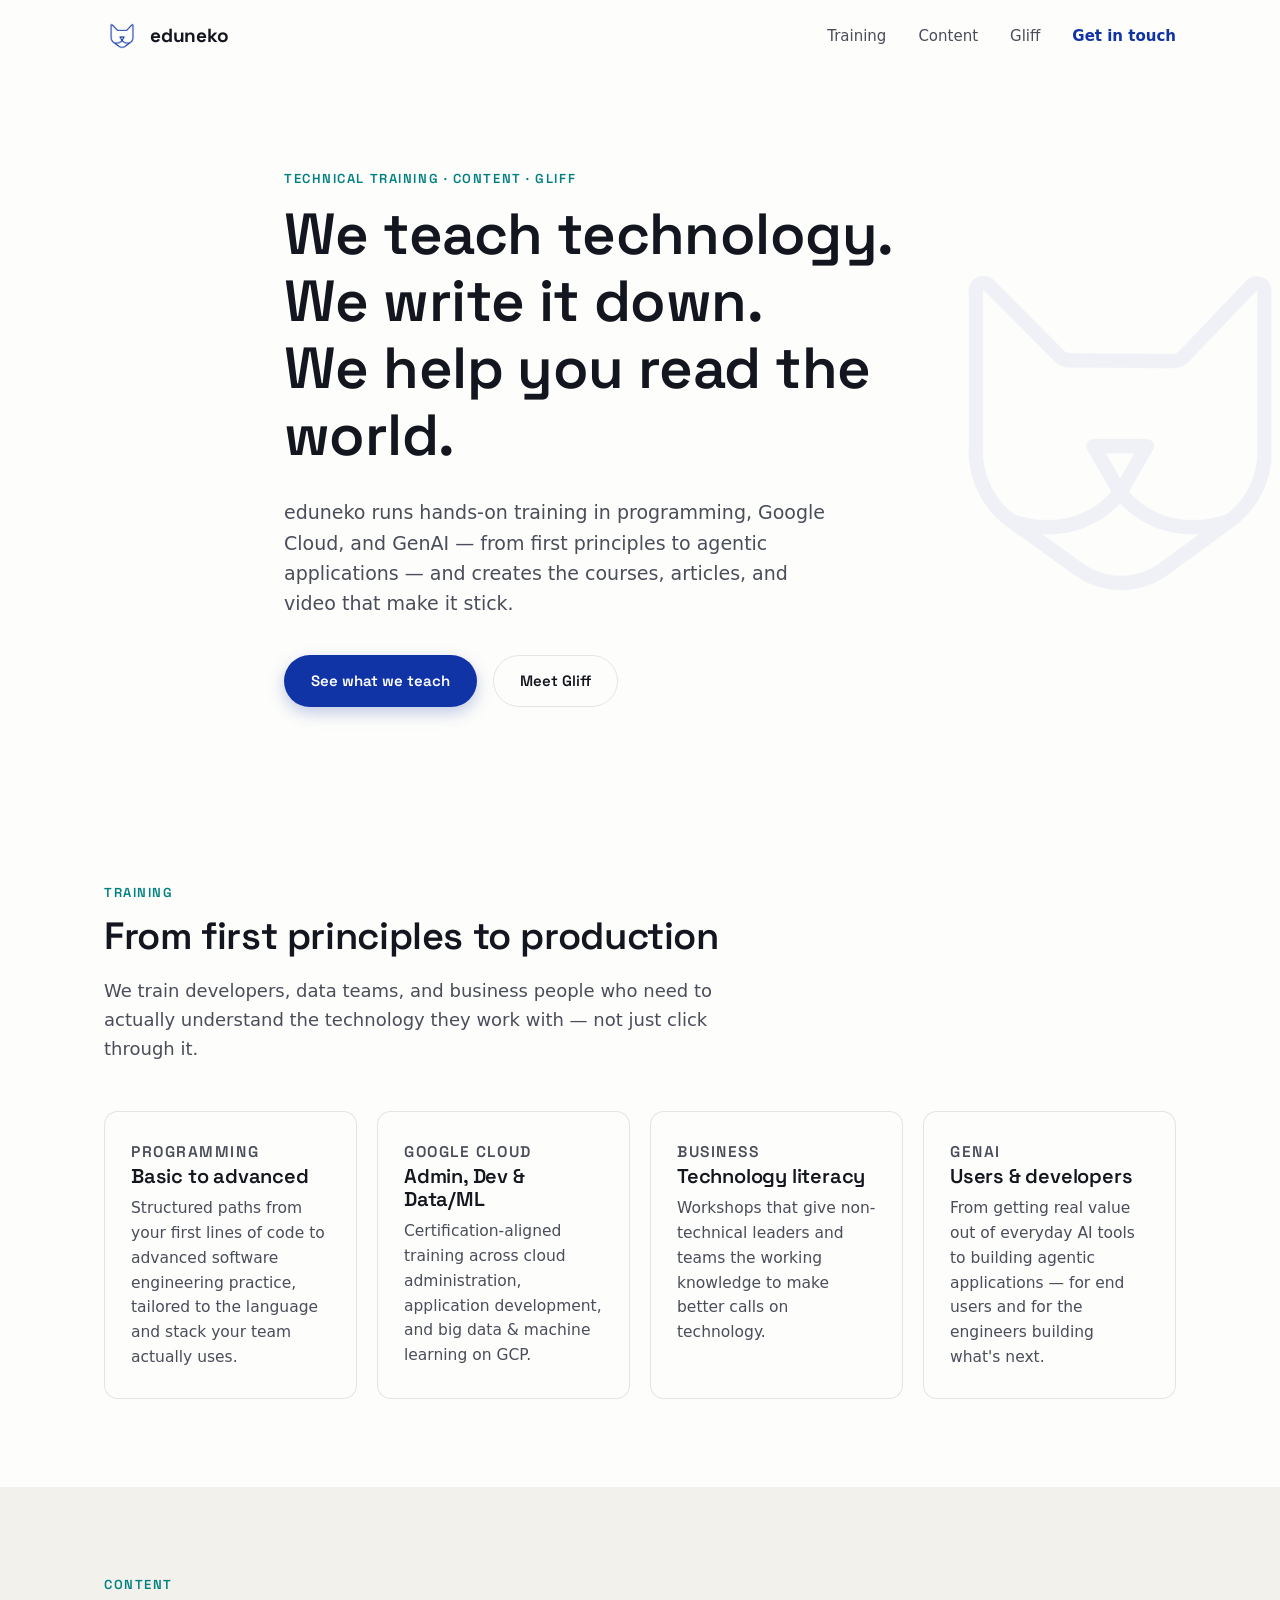
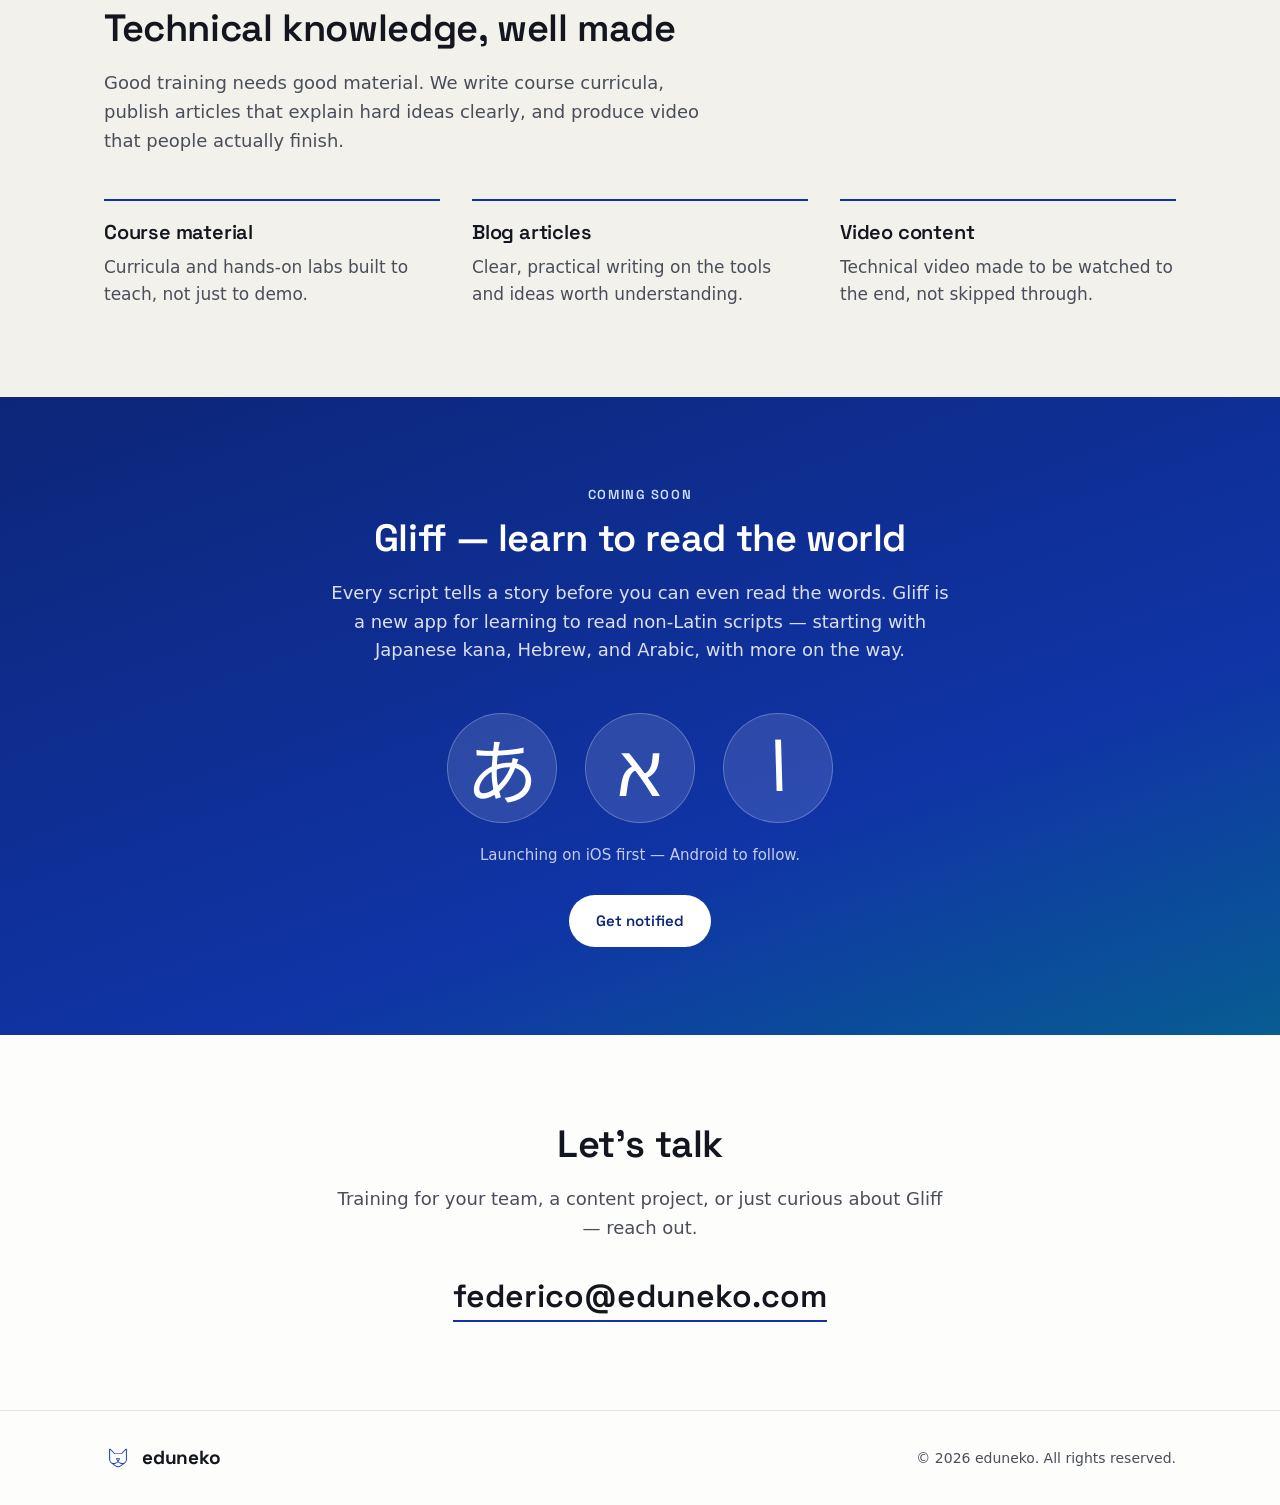
==== index.html @ 490253c8 "Initial eduneko site: training, content, and Gliff teaser Static HTML/CSS/JS site for eduneko.com, b" ====
<!DOCTYPE html>
<html lang="en">
<head>
<meta charset="UTF-8">
<meta name="viewport" content="width=device-width, initial-scale=1.0">
<title>eduneko — Technical training, content &amp; Gliff</title>
<meta name="description" content="eduneko runs hands-on technical training in programming, Google Cloud, and GenAI, creates the courses and content that make it stick, and is building Gliff — a new app for learning to read non-Latin scripts.">

<link rel="icon" href="assets/favicon.ico" sizes="any">
<link rel="icon" href="assets/favicon-32.png" type="image/png">
<link rel="apple-touch-icon" href="assets/apple-touch-icon.png">

<link rel="preconnect" href="https://fonts.googleapis.com">
<link rel="preconnect" href="https://fonts.gstatic.com" crossorigin>
<link href="https://fonts.googleapis.com/css2?family=Space+Grotesk:wght@500;600;700&family=Noto+Sans+JP:wght@500&family=Noto+Sans+Hebrew:wght@500&family=Noto+Sans+Arabic:wght@500&display=swap" rel="stylesheet">

<link rel="stylesheet" href="css/style.css">
</head>
<body>

<a class="skip-link" href="#main">Skip to content</a>

<header class="site-header" id="site-header">
  <div class="wrap header-inner">
    <a class="brand" href="#top">
      <img src="assets/logo-mark.png" alt="" class="brand-mark" width="36" height="36">
      <span class="brand-name">eduneko</span>
    </a>

    <button class="nav-toggle" id="nav-toggle" aria-expanded="false" aria-controls="primary-nav">
      <span></span><span></span><span></span>
      <span class="sr-only">Menu</span>
    </button>

    <nav class="primary-nav" id="primary-nav">
      <a href="#training">Training</a>
      <a href="#content">Content</a>
      <a href="#gliff">Gliff</a>
      <a href="#contact" class="nav-cta">Get in touch</a>
    </nav>
  </div>
</header>

<main id="main">

  <section class="hero" id="top">
    <div class="wrap hero-inner">
      <p class="eyebrow reveal">Technical training · Content · Gliff</p>
      <h1 class="reveal">We teach technology.<br>We write it down.<br>We help you read the world.</h1>
      <p class="hero-sub reveal">eduneko runs hands-on training in programming, Google Cloud, and GenAI — from first principles to agentic applications — and creates the courses, articles, and video that make it stick.</p>
      <div class="hero-actions reveal">
        <a href="#training" class="btn btn-primary">See what we teach</a>
        <a href="#gliff" class="btn btn-ghost">Meet Gliff</a>
      </div>
    </div>
    <div class="hero-mark" aria-hidden="true">
      <img src="assets/logo-mark.png" alt="">
    </div>
  </section>

  <section class="section" id="training">
    <div class="wrap">
      <p class="eyebrow reveal">Training</p>
      <h2 class="reveal">From first principles to production</h2>
      <p class="section-intro reveal">We train developers, data teams, and business people who need to actually understand the technology they work with — not just click through it.</p>

      <div class="card-grid">
        <article class="card reveal">
          <p class="card-kicker">Programming</p>
          <h3>Basic to advanced</h3>
          <p>Structured paths from your first lines of code to advanced software engineering practice, tailored to the language and stack your team actually uses.</p>
        </article>
        <article class="card reveal">
          <p class="card-kicker">Google Cloud</p>
          <h3>Admin, Dev &amp; Data/ML</h3>
          <p>Certification-aligned training across cloud administration, application development, and big data &amp; machine learning on GCP.</p>
        </article>
        <article class="card reveal">
          <p class="card-kicker">Business</p>
          <h3>Technology literacy</h3>
          <p>Workshops that give non-technical leaders and teams the working knowledge to make better calls on technology.</p>
        </article>
        <article class="card reveal">
          <p class="card-kicker">GenAI</p>
          <h3>Users &amp; developers</h3>
          <p>From getting real value out of everyday AI tools to building agentic applications — for end users and for the engineers building what's next.</p>
        </article>
      </div>
    </div>
  </section>

  <section class="section section-alt" id="content">
    <div class="wrap">
      <p class="eyebrow reveal">Content</p>
      <h2 class="reveal">Technical knowledge, well made</h2>
      <p class="section-intro reveal">Good training needs good material. We write course curricula, publish articles that explain hard ideas clearly, and produce video that people actually finish.</p>

      <div class="content-list">
        <div class="content-item reveal">
          <h3>Course material</h3>
          <p>Curricula and hands-on labs built to teach, not just to demo.</p>
        </div>
        <div class="content-item reveal">
          <h3>Blog articles</h3>
          <p>Clear, practical writing on the tools and ideas worth understanding.</p>
        </div>
        <div class="content-item reveal">
          <h3>Video content</h3>
          <p>Technical video made to be watched to the end, not skipped through.</p>
        </div>
      </div>
    </div>
  </section>

  <section class="section gliff" id="gliff">
    <div class="wrap">
      <p class="eyebrow eyebrow-light reveal">Coming soon</p>
      <h2 class="reveal">Gliff — learn to read the world</h2>
      <p class="section-intro gliff-intro reveal">Every script tells a story before you can even read the words. Gliff is a new app for learning to read non-Latin scripts — starting with Japanese kana, Hebrew, and Arabic, with more on the way.</p>

      <div class="script-showcase reveal" aria-hidden="true">
        <span class="glyph" lang="ja" style="font-family:'Noto Sans JP',sans-serif;">あ</span>
        <span class="glyph" lang="he" style="font-family:'Noto Sans Hebrew',sans-serif;">א</span>
        <span class="glyph" lang="ar" style="font-family:'Noto Sans Arabic',sans-serif;">ا</span>
      </div>

      <p class="platform-note reveal">Launching on iOS first — Android to follow.</p>

      <a href="mailto:federico@eduneko.com?subject=Notify%20me%20about%20Gliff&body=I'd%20like%20to%20be%20notified%20when%20Gliff%20launches." class="btn btn-primary btn-on-dark reveal">Get notified</a>
    </div>
  </section>

  <section class="section contact" id="contact">
    <div class="wrap contact-inner">
      <h2 class="reveal">Let's talk</h2>
      <p class="section-intro reveal">Training for your team, a content project, or just curious about Gliff — reach out.</p>
      <a class="contact-email reveal" href="mailto:federico@eduneko.com">federico@eduneko.com</a>
    </div>
  </section>

</main>

<footer class="site-footer">
  <div class="wrap footer-inner">
    <a class="brand" href="#top">
      <img src="assets/logo-mark.png" alt="" class="brand-mark" width="28" height="28">
      <span class="brand-name">eduneko</span>
    </a>
    <p class="footer-meta">&copy; <span id="year">2026</span> eduneko. All rights reserved.</p>
  </div>
</footer>

<script src="js/main.js"></script>
</body>
</html>
---- css/style.css ----
/* ---------- Tokens ---------- */
:root {
  --color-primary: #1034a6;      /* Egyptian blue */
  --color-primary-dim: #0c2678;
  --color-accent: #008081;       /* teal */
  --color-ink: #14161f;
  --color-ink-soft: #4a4d5a;
  --color-paper: #fdfdfb;
  --color-paper-alt: #f2f1ec;
  --color-line: rgba(20, 22, 31, 0.1);

  --font-display: "Space Grotesk", system-ui, -apple-system, "Segoe UI", sans-serif;
  --font-body: -apple-system, BlinkMacSystemFont, "Segoe UI", system-ui, Roboto, sans-serif;

  --max-width: 1120px;
  --radius: 14px;
}

@media (prefers-color-scheme: dark) {
  :root {
    --color-primary: #5677e0;
    --color-primary-dim: #3a55b8;
    --color-accent: #2ec4c6;
    --color-ink: #edeef3;
    --color-ink-soft: #a9adbb;
    --color-paper: #0b0d12;
    --color-paper-alt: #12141c;
    --color-line: rgba(237, 238, 243, 0.12);
  }
}

/* ---------- Base ---------- */
* { box-sizing: border-box; }

html { scroll-behavior: smooth; }

body {
  margin: 0;
  background: var(--color-paper);
  color: var(--color-ink);
  font-family: var(--font-body);
  font-size: 17px;
  line-height: 1.6;
  -webkit-font-smoothing: antialiased;
}

img { max-width: 100%; display: block; }

h1, h2, h3 {
  font-family: var(--font-display);
  font-weight: 600;
  line-height: 1.15;
  margin: 0 0 0.5em;
  letter-spacing: -0.01em;
}

p { margin: 0 0 1em; }

a { color: var(--color-primary); }

.wrap {
  max-width: var(--max-width);
  margin: 0 auto;
  padding: 0 24px;
}

.sr-only {
  position: absolute;
  width: 1px; height: 1px;
  overflow: hidden;
  clip: rect(0 0 0 0);
  white-space: nowrap;
}

.skip-link {
  position: absolute;
  left: -9999px;
  top: 0;
  background: var(--color-primary);
  color: #fff;
  padding: 10px 16px;
  z-index: 200;
}
.skip-link:focus { left: 12px; top: 12px; }

.eyebrow {
  font-family: var(--font-display);
  font-size: 13px;
  font-weight: 600;
  letter-spacing: 0.12em;
  text-transform: uppercase;
  color: var(--color-accent);
  margin: 0 0 0.9em;
}

.section-intro {
  max-width: 620px;
  font-size: 18px;
  color: var(--color-ink-soft);
}

/* ---------- Buttons ---------- */
.btn {
  display: inline-block;
  padding: 13px 26px;
  border-radius: 999px;
  font-family: var(--font-display);
  font-weight: 600;
  font-size: 15px;
  text-decoration: none;
  border: 1px solid transparent;
  transition: transform 0.15s ease, box-shadow 0.15s ease, background 0.15s ease;
}
.btn:hover { transform: translateY(-1px); }

.btn-primary {
  background: var(--color-primary);
  color: #fff;
  box-shadow: 0 6px 16px rgba(16, 52, 166, 0.25);
}
.btn-primary:hover { background: var(--color-primary-dim); }

.btn-ghost {
  background: transparent;
  color: var(--color-ink);
  border-color: var(--color-line);
}
.btn-ghost:hover { border-color: var(--color-primary); color: var(--color-primary); }

.btn-on-dark.btn-primary {
  background: #fff;
  color: var(--color-primary-dim);
  box-shadow: none;
}
.btn-on-dark.btn-primary:hover { background: #e7ebfb; }

/* ---------- Header ---------- */
.site-header {
  position: sticky;
  top: 0;
  z-index: 100;
  background: color-mix(in srgb, var(--color-paper) 88%, transparent);
  backdrop-filter: blur(10px);
  border-bottom: 1px solid transparent;
  transition: border-color 0.2s ease, box-shadow 0.2s ease;
}
.site-header.is-scrolled {
  border-bottom-color: var(--color-line);
  box-shadow: 0 4px 20px rgba(0, 0, 0, 0.04);
}

.header-inner {
  display: flex;
  align-items: center;
  justify-content: space-between;
  height: 72px;
}

.brand {
  display: flex;
  align-items: center;
  gap: 10px;
  text-decoration: none;
  color: var(--color-ink);
}
.brand-mark { border-radius: 50%; }
.brand-name {
  font-family: var(--font-display);
  font-weight: 700;
  font-size: 19px;
  letter-spacing: -0.01em;
}

.primary-nav {
  display: flex;
  align-items: center;
  gap: 32px;
}
.primary-nav a {
  color: var(--color-ink-soft);
  text-decoration: none;
  font-weight: 500;
  font-size: 15px;
  transition: color 0.15s ease;
}
.primary-nav a:hover { color: var(--color-primary); }
.primary-nav a.nav-cta {
  color: var(--color-primary);
  font-weight: 600;
}

.nav-toggle {
  display: none;
  flex-direction: column;
  justify-content: center;
  gap: 5px;
  width: 40px;
  height: 40px;
  background: none;
  border: none;
  cursor: pointer;
  padding: 0;
}
.nav-toggle span {
  display: block;
  width: 22px;
  height: 2px;
  background: var(--color-ink);
  margin: 0 auto;
  transition: transform 0.2s ease, opacity 0.2s ease;
}

/* ---------- Hero ---------- */
.hero {
  position: relative;
  overflow: hidden;
  padding: 96px 0 88px;
}

.hero-inner { max-width: 760px; position: relative; z-index: 1; }

.hero h1 {
  font-size: clamp(34px, 5.2vw, 58px);
}

.hero-sub {
  font-size: 19px;
  color: var(--color-ink-soft);
  max-width: 560px;
  margin-top: 20px;
}

.hero-actions {
  display: flex;
  gap: 16px;
  margin-top: 36px;
  flex-wrap: wrap;
}

.hero-mark {
  position: absolute;
  right: -80px;
  top: 50%;
  transform: translateY(-50%);
  width: 480px;
  opacity: 0.06;
  pointer-events: none;
}

/* ---------- Sections ---------- */
.section { padding: 88px 0; }
.section-alt { background: var(--color-paper-alt); }

.section h2 {
  font-size: clamp(26px, 3.4vw, 38px);
  margin-bottom: 18px;
}

.card-grid {
  display: grid;
  grid-template-columns: repeat(auto-fit, minmax(240px, 1fr));
  gap: 20px;
  margin-top: 48px;
}

.card {
  background: var(--color-paper);
  border: 1px solid var(--color-line);
  border-radius: var(--radius);
  padding: 28px 26px;
  transition: transform 0.2s ease, box-shadow 0.2s ease, border-color 0.2s ease;
}
.card:hover {
  transform: translateY(-3px);
  border-color: var(--color-primary);
  box-shadow: 0 12px 28px rgba(16, 52, 166, 0.1);
}
.card-kicker {
  font-family: var(--font-display);
  font-size: 12px;
  font-weight: 600;
  letter-spacing: 0.1em;
  text-transform: uppercase;
  color: var(--color-primary);
  margin-bottom: 10px;
}
.card h3 { font-size: 20px; margin-bottom: 8px; }
.card p { color: var(--color-ink-soft); font-size: 15.5px; margin: 0; }

.content-list {
  margin-top: 44px;
  display: grid;
  grid-template-columns: repeat(auto-fit, minmax(220px, 1fr));
  gap: 32px;
}
.content-item {
  padding-top: 20px;
  border-top: 2px solid var(--color-primary);
}
.content-item h3 { font-size: 20px; }
.content-item p { color: var(--color-ink-soft); margin: 0; }

/* ---------- Gliff ---------- */
.gliff {
  background: linear-gradient(160deg, var(--color-primary-dim), var(--color-primary) 65%, var(--color-accent) 130%);
  color: #fff;
  text-align: center;
}
.gliff .eyebrow-light { color: #cfe0ff; }
.gliff h2 { color: #fff; }
.gliff-intro {
  margin: 0 auto;
  color: rgba(255, 255, 255, 0.85);
}

.script-showcase {
  display: flex;
  justify-content: center;
  gap: 28px;
  margin: 48px 0 20px;
}
.script-showcase .glyph {
  font-size: 72px;
  line-height: 1;
  width: 110px;
  height: 110px;
  display: flex;
  align-items: center;
  justify-content: center;
  border-radius: 50%;
  background: rgba(255, 255, 255, 0.12);
  border: 1px solid rgba(255, 255, 255, 0.25);
}

.platform-note {
  color: rgba(255, 255, 255, 0.75);
  font-size: 15px;
  margin-bottom: 28px;
}

/* ---------- Contact ---------- */
.contact-inner { text-align: center; }
.contact .section-intro { margin: 0 auto 28px; }
.contact-email {
  font-family: var(--font-display);
  font-size: clamp(22px, 4vw, 32px);
  font-weight: 600;
  text-decoration: none;
  color: var(--color-ink);
  border-bottom: 2px solid var(--color-primary);
  padding-bottom: 4px;
}
.contact-email:hover { color: var(--color-primary); }

/* ---------- Footer ---------- */
.site-footer {
  border-top: 1px solid var(--color-line);
  padding: 32px 0;
}
.footer-inner {
  display: flex;
  align-items: center;
  justify-content: space-between;
  flex-wrap: wrap;
  gap: 16px;
}
.footer-meta {
  color: var(--color-ink-soft);
  font-size: 14px;
  margin: 0;
}

/* ---------- Scroll reveal ---------- */
.reveal {
  opacity: 0;
  transform: translateY(16px);
  transition: opacity 0.6s ease, transform 0.6s ease;
}
.reveal.is-visible {
  opacity: 1;
  transform: translateY(0);
}

@media (prefers-reduced-motion: reduce) {
  html { scroll-behavior: auto; }
  .reveal {
    opacity: 1;
    transform: none;
    transition: none;
  }
}

/* ---------- Responsive ---------- */
@media (max-width: 760px) {
  .nav-toggle { display: flex; }

  .primary-nav {
    position: absolute;
    top: 72px;
    left: 0;
    right: 0;
    background: var(--color-paper);
    border-bottom: 1px solid var(--color-line);
    flex-direction: column;
    align-items: flex-start;
    gap: 0;
    padding: 8px 24px 20px;
    transform: translateY(-8px);
    opacity: 0;
    pointer-events: none;
    transition: opacity 0.2s ease, transform 0.2s ease;
  }
  .primary-nav.is-open {
    opacity: 1;
    transform: translateY(0);
    pointer-events: auto;
  }
  .primary-nav a { padding: 12px 0; width: 100%; }

  .nav-toggle.is-open span:nth-child(1) { transform: translateY(7px) rotate(45deg); }
  .nav-toggle.is-open span:nth-child(2) { opacity: 0; }
  .nav-toggle.is-open span:nth-child(3) { transform: translateY(-7px) rotate(-45deg); }

  .hero-mark { display: none; }
  .hero { padding: 64px 0 56px; }
  .section { padding: 64px 0; }
}
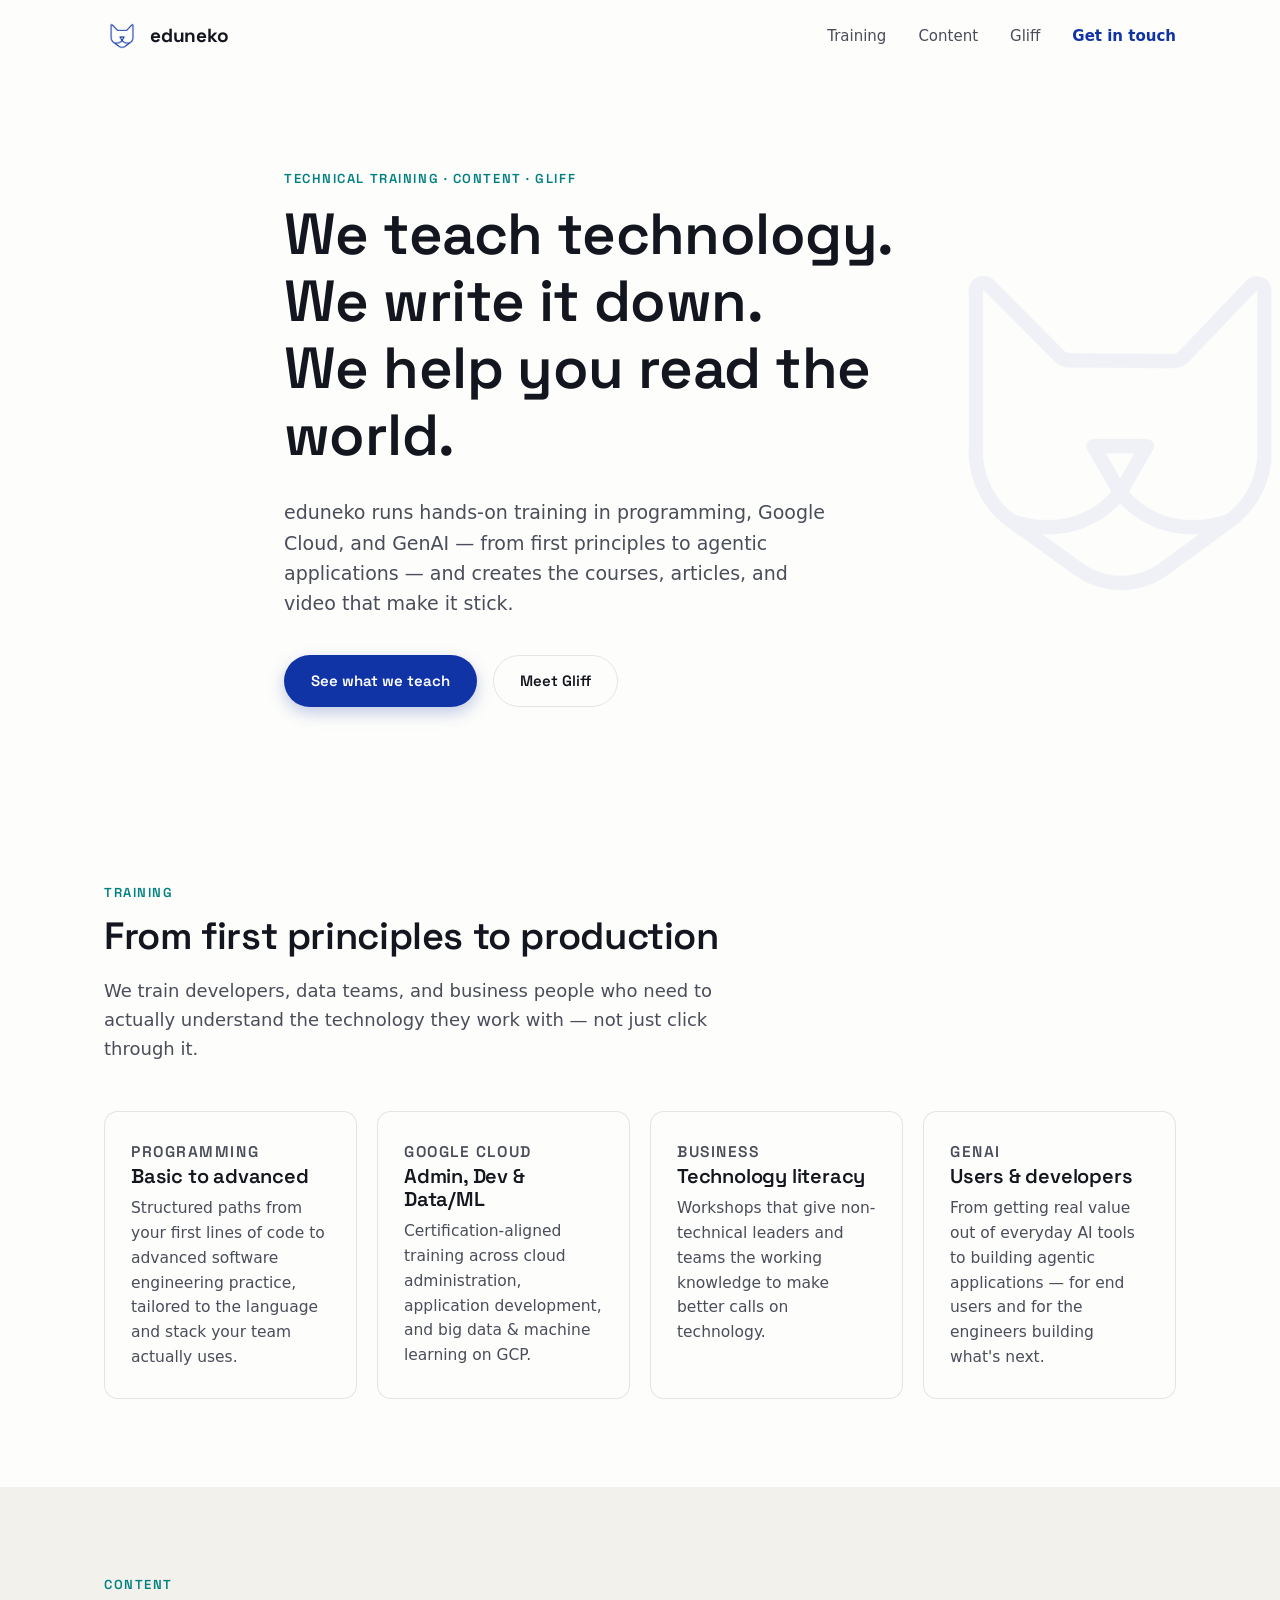
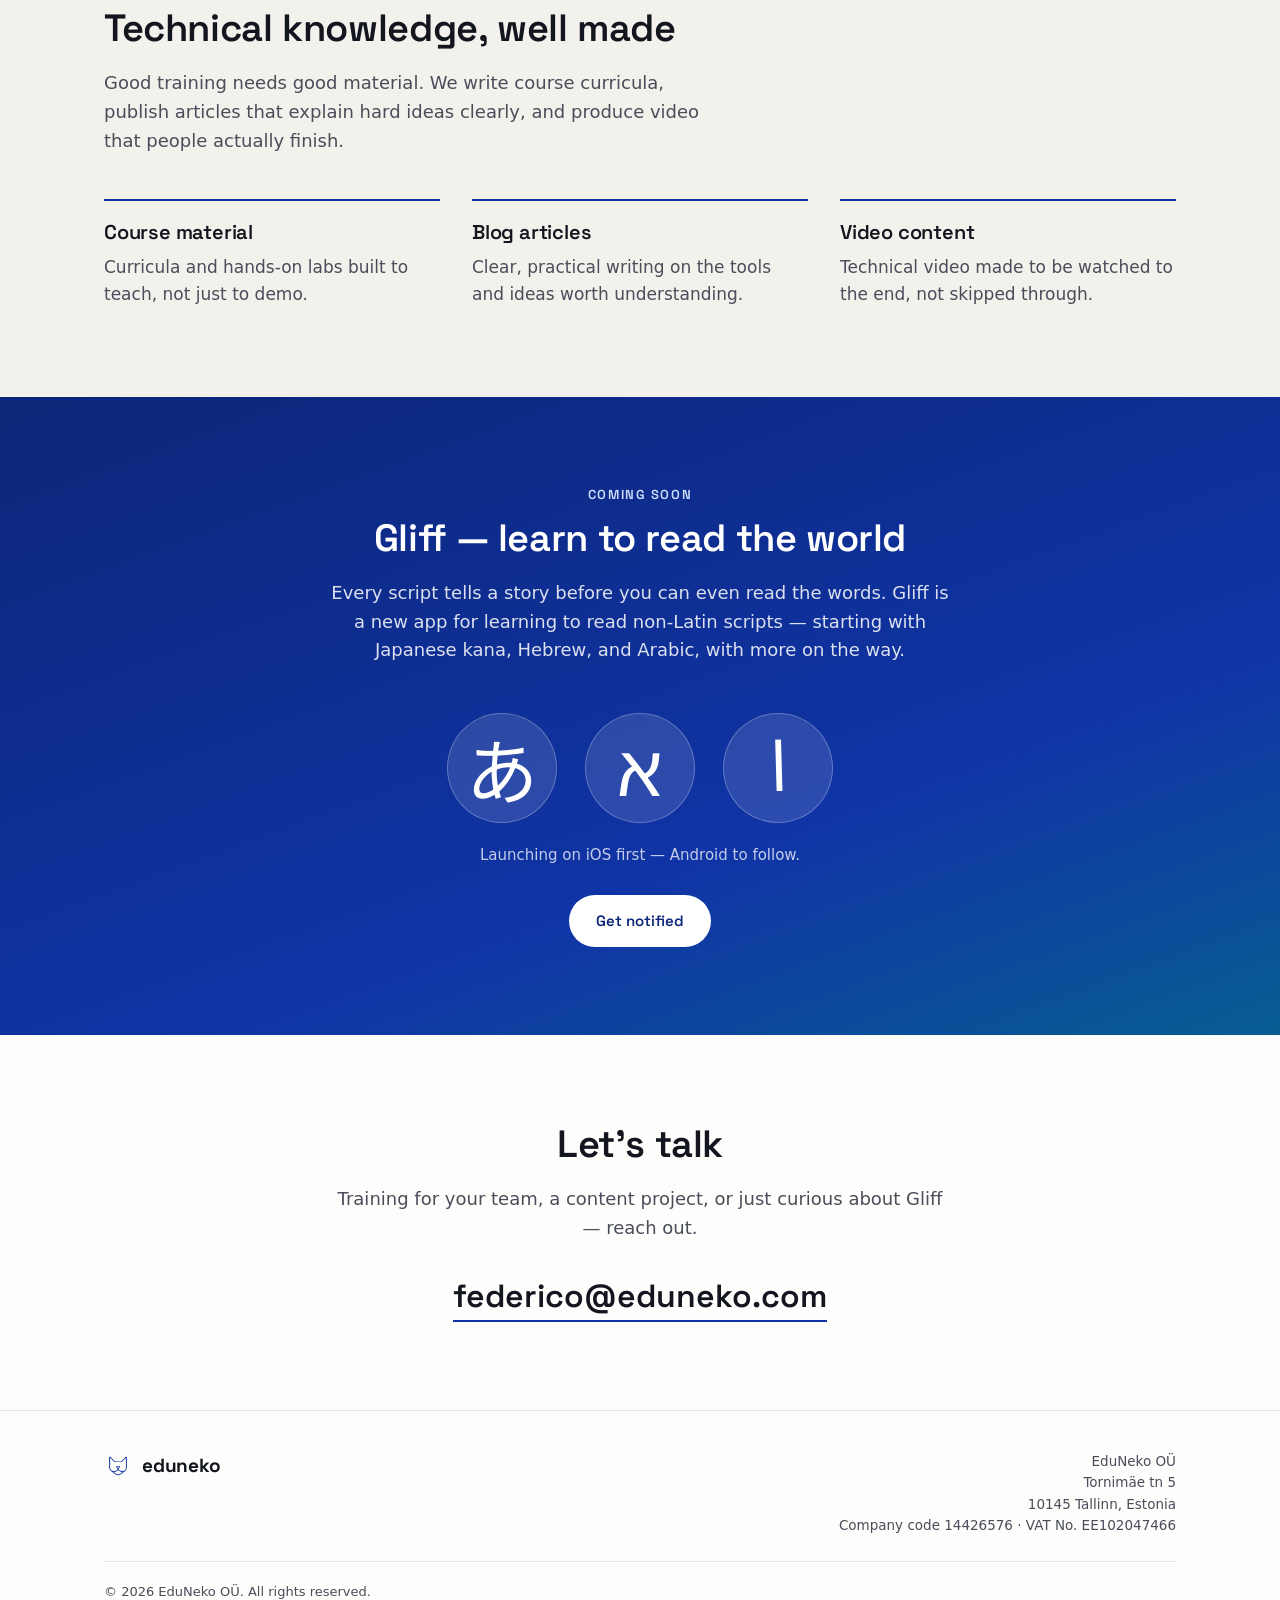
==== commit 78529d03: "Add company registration details to footer Legal entity info (EduNeko OÜ, Estonian registration, VAT" ====
--- a/index.html
+++ b/index.html
@@ -146,7 +146,15 @@
       <img src="assets/logo-mark.png" alt="" class="brand-mark" width="28" height="28">
       <span class="brand-name">eduneko</span>
     </a>
-    <p class="footer-meta">&copy; <span id="year">2026</span> eduneko. All rights reserved.</p>
+    <address class="footer-company">
+      EduNeko O&Uuml;<br>
+      Tornim&auml;e tn 5<br>
+      10145 Tallinn, Estonia<br>
+      Company code 14426576 &middot; VAT No. EE102047466
+    </address>
+  </div>
+  <div class="wrap">
+    <p class="footer-meta">&copy; <span id="year">2026</span> EduNeko O&Uuml;. All rights reserved.</p>
   </div>
 </footer>
 
--- a/css/style.css
+++ b/css/style.css
@@ -355,19 +355,29 @@
 /* ---------- Footer ---------- */
 .site-footer {
   border-top: 1px solid var(--color-line);
-  padding: 32px 0;
+  padding: 40px 0 24px;
 }
 .footer-inner {
   display: flex;
-  align-items: center;
+  align-items: flex-start;
   justify-content: space-between;
   flex-wrap: wrap;
-  gap: 16px;
+  gap: 24px;
+  padding-bottom: 24px;
+}
+.footer-company {
+  font-style: normal;
+  text-align: right;
+  color: var(--color-ink-soft);
+  font-size: 13.5px;
+  line-height: 1.6;
 }
 .footer-meta {
   color: var(--color-ink-soft);
-  font-size: 14px;
+  font-size: 13px;
   margin: 0;
+  padding-top: 20px;
+  border-top: 1px solid var(--color-line);
 }
 
 /* ---------- Scroll reveal ---------- */
@@ -424,4 +434,6 @@
   .hero-mark { display: none; }
   .hero { padding: 64px 0 56px; }
   .section { padding: 64px 0; }
-}
+
+  .footer-company { text-align: left; }
+}
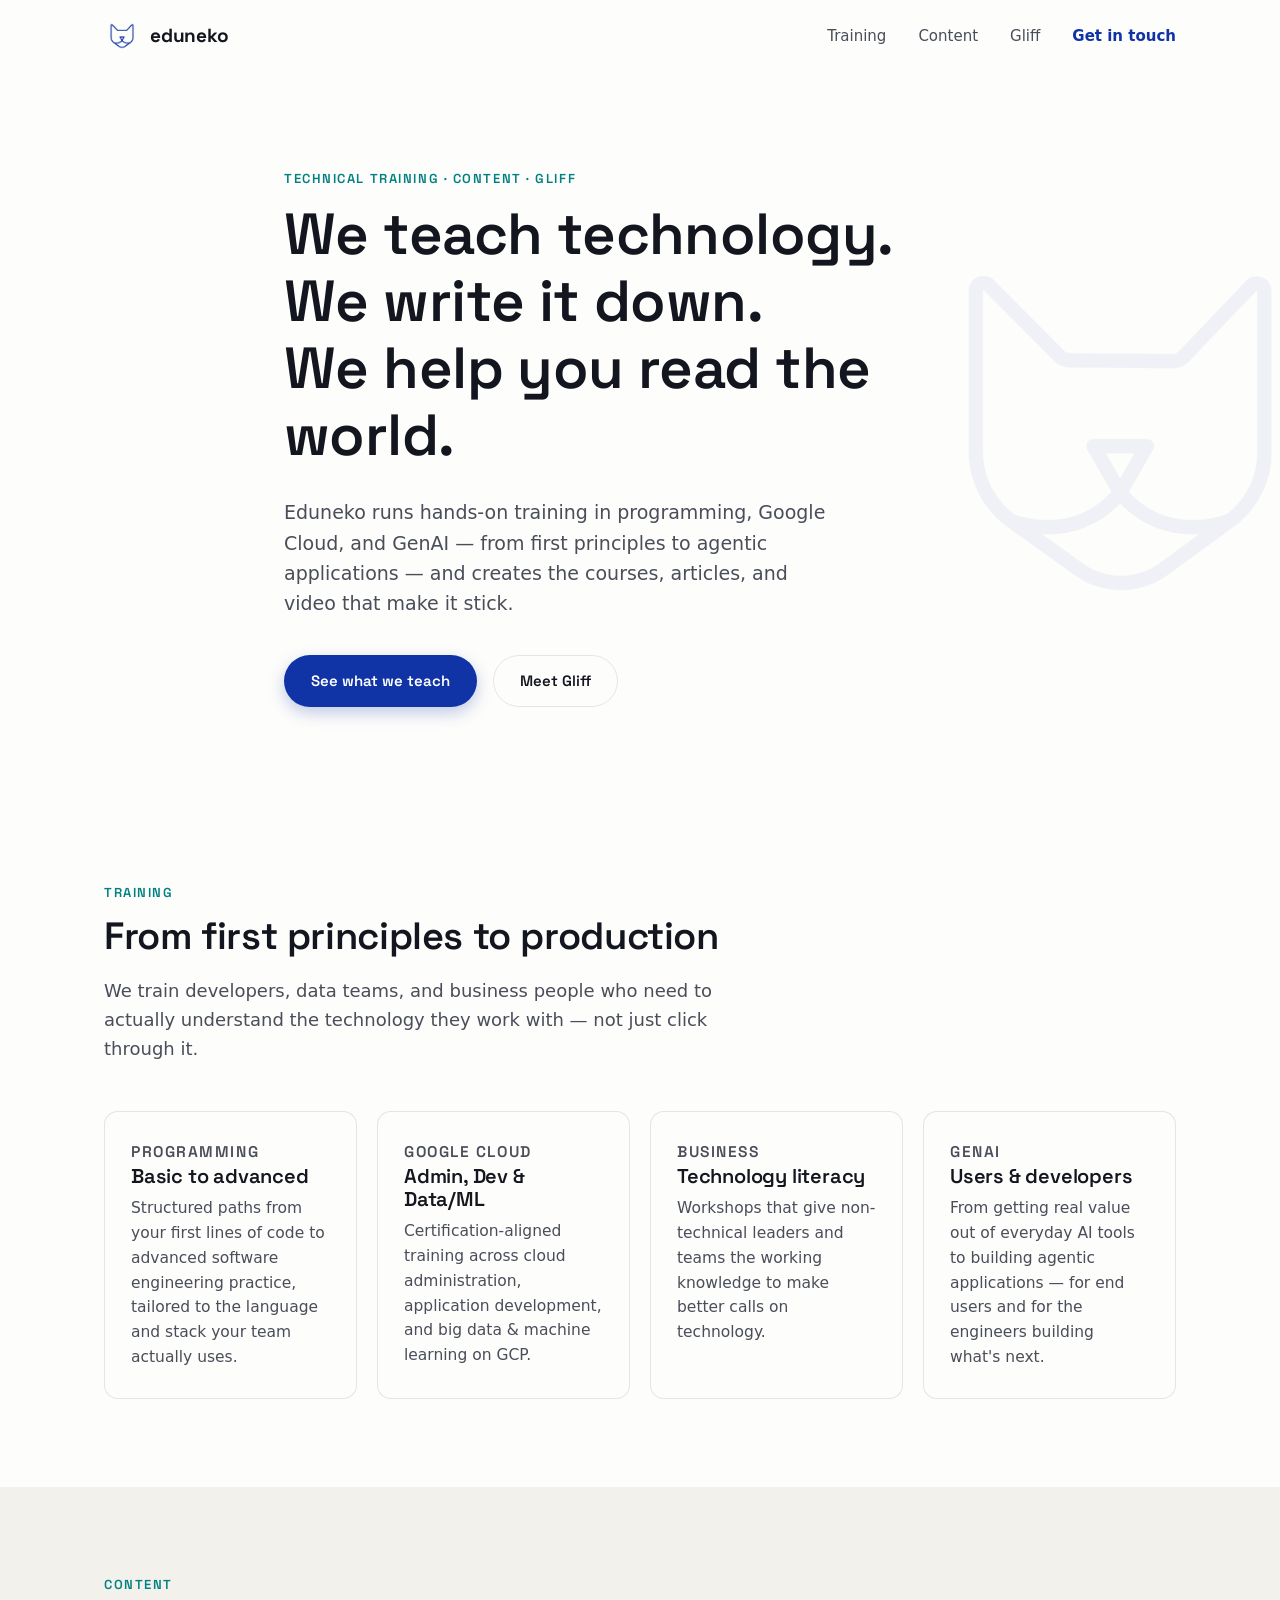
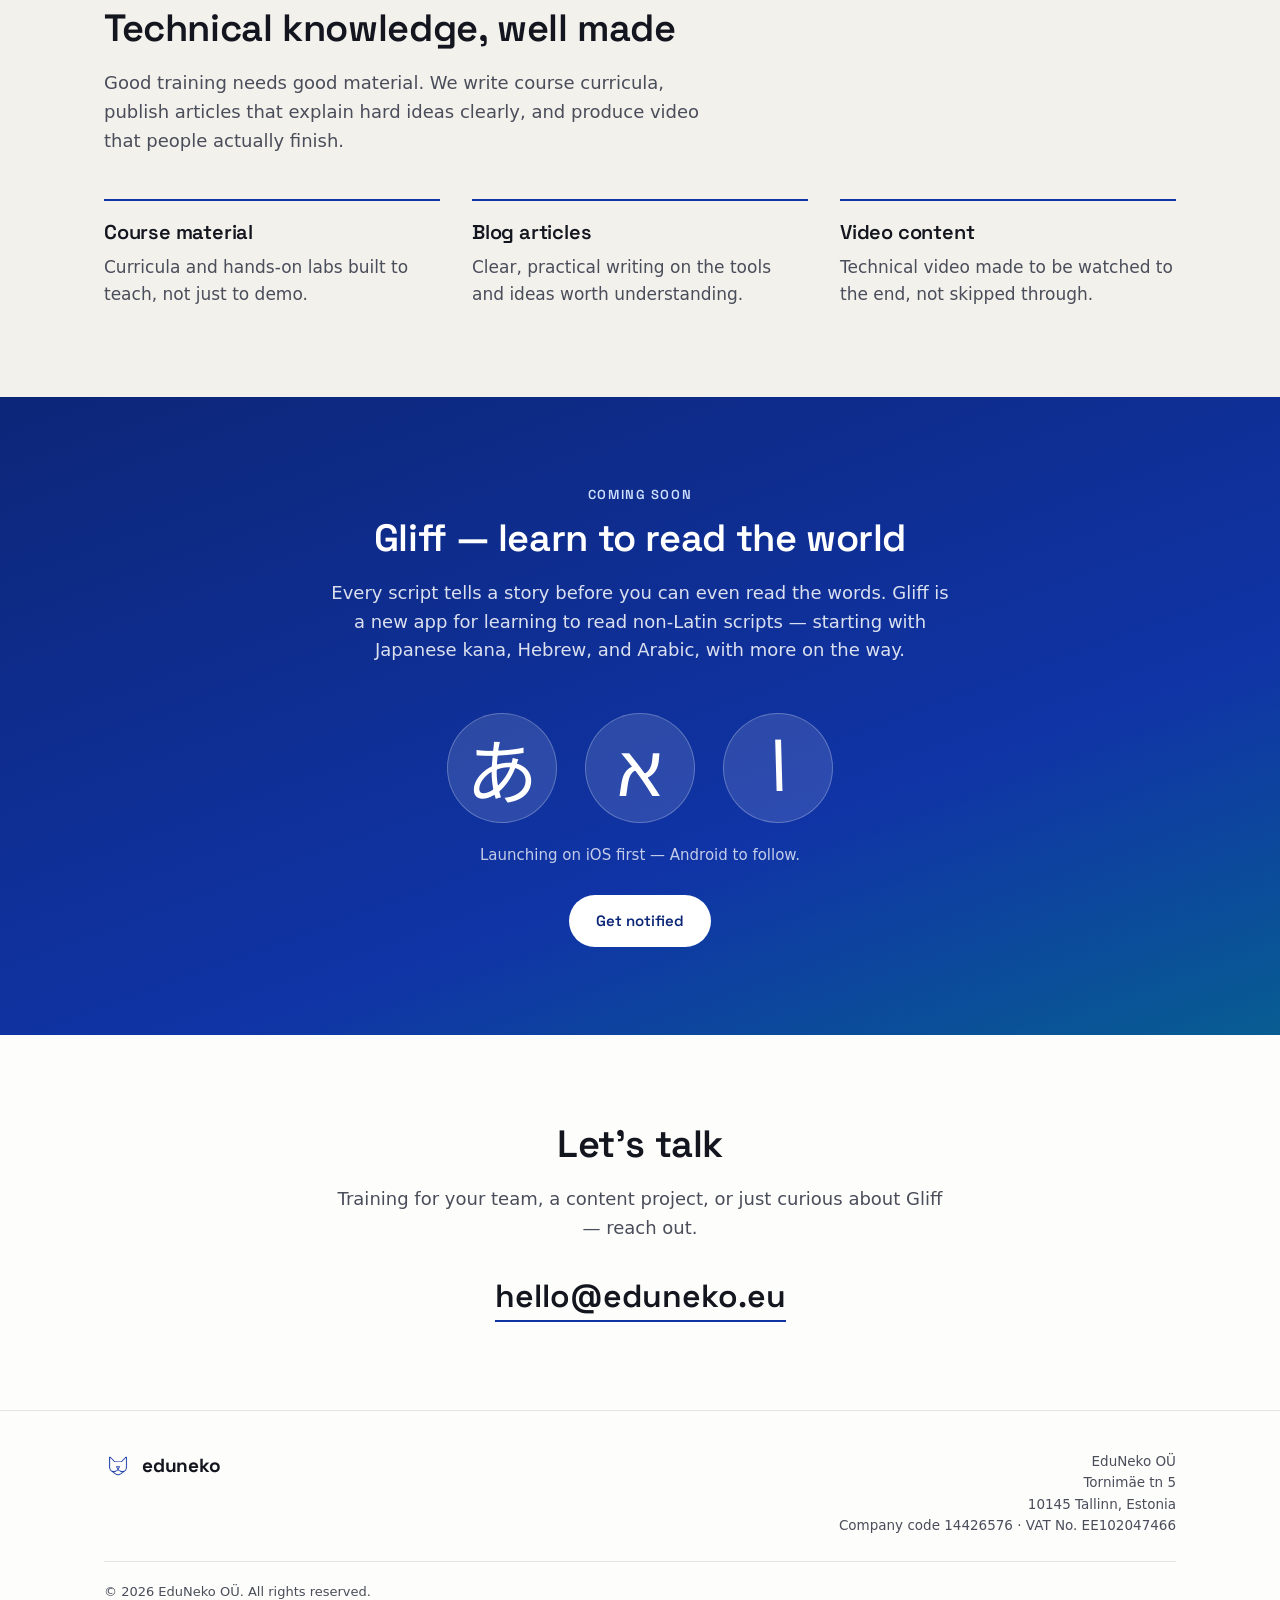
==== commit ee1df484: "Cosmetic fixes and changes to email address" ====
--- a/index.html
+++ b/index.html
@@ -3,8 +3,8 @@
 <head>
 <meta charset="UTF-8">
 <meta name="viewport" content="width=device-width, initial-scale=1.0">
-<title>eduneko — Technical training, content &amp; Gliff</title>
-<meta name="description" content="eduneko runs hands-on technical training in programming, Google Cloud, and GenAI, creates the courses and content that make it stick, and is building Gliff — a new app for learning to read non-Latin scripts.">
+<title>Eduneko — Technical training, content &amp; Gliff</title>
+<meta name="description" content="Eduneko runs hands-on technical training in programming, Google Cloud, and GenAI, creates the courses and content that make it stick, and is building Gliff — a new app for learning to read non-Latin scripts.">
 
 <link rel="icon" href="assets/favicon.ico" sizes="any">
 <link rel="icon" href="assets/favicon-32.png" type="image/png">
@@ -47,7 +47,7 @@
     <div class="wrap hero-inner">
       <p class="eyebrow reveal">Technical training · Content · Gliff</p>
       <h1 class="reveal">We teach technology.<br>We write it down.<br>We help you read the world.</h1>
-      <p class="hero-sub reveal">eduneko runs hands-on training in programming, Google Cloud, and GenAI — from first principles to agentic applications — and creates the courses, articles, and video that make it stick.</p>
+      <p class="hero-sub reveal">Eduneko runs hands-on training in programming, Google Cloud, and GenAI — from first principles to agentic applications — and creates the courses, articles, and video that make it stick.</p>
       <div class="hero-actions reveal">
         <a href="#training" class="btn btn-primary">See what we teach</a>
         <a href="#gliff" class="btn btn-ghost">Meet Gliff</a>
@@ -126,7 +126,7 @@
 
       <p class="platform-note reveal">Launching on iOS first — Android to follow.</p>
 
-      <a href="mailto:federico@eduneko.com?subject=Notify%20me%20about%20Gliff&body=I'd%20like%20to%20be%20notified%20when%20Gliff%20launches." class="btn btn-primary btn-on-dark reveal">Get notified</a>
+      <a href="mailto:hello@eduneko.eu?subject=Notify%20me%20about%20Gliff&body=I'd%20like%20to%20be%20notified%20when%20Gliff%20launches." class="btn btn-primary btn-on-dark reveal">Get notified</a>
     </div>
   </section>
 
@@ -134,7 +134,7 @@
     <div class="wrap contact-inner">
       <h2 class="reveal">Let's talk</h2>
       <p class="section-intro reveal">Training for your team, a content project, or just curious about Gliff — reach out.</p>
-      <a class="contact-email reveal" href="mailto:federico@eduneko.com">federico@eduneko.com</a>
+      <a class="contact-email reveal" href="mailto:hello@eduneko.eu">hello@eduneko.eu</a>
     </div>
   </section>
 
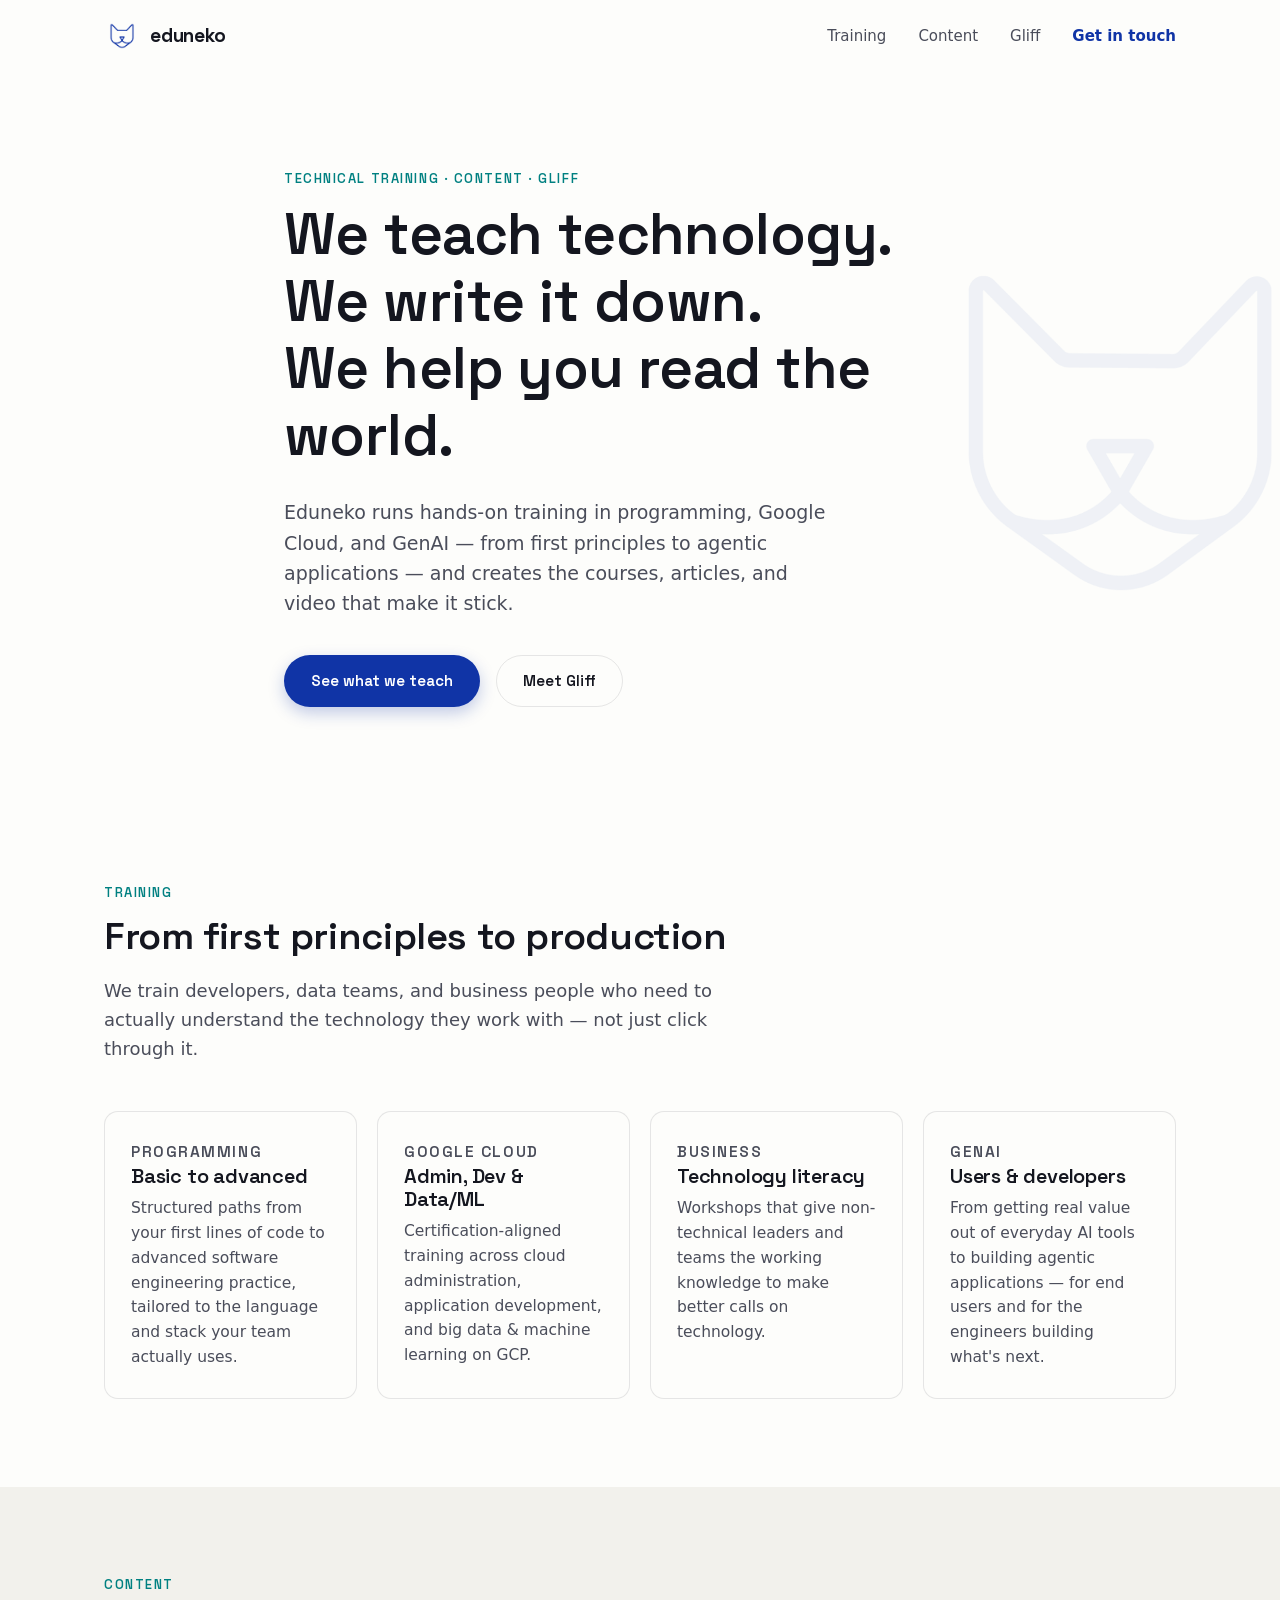
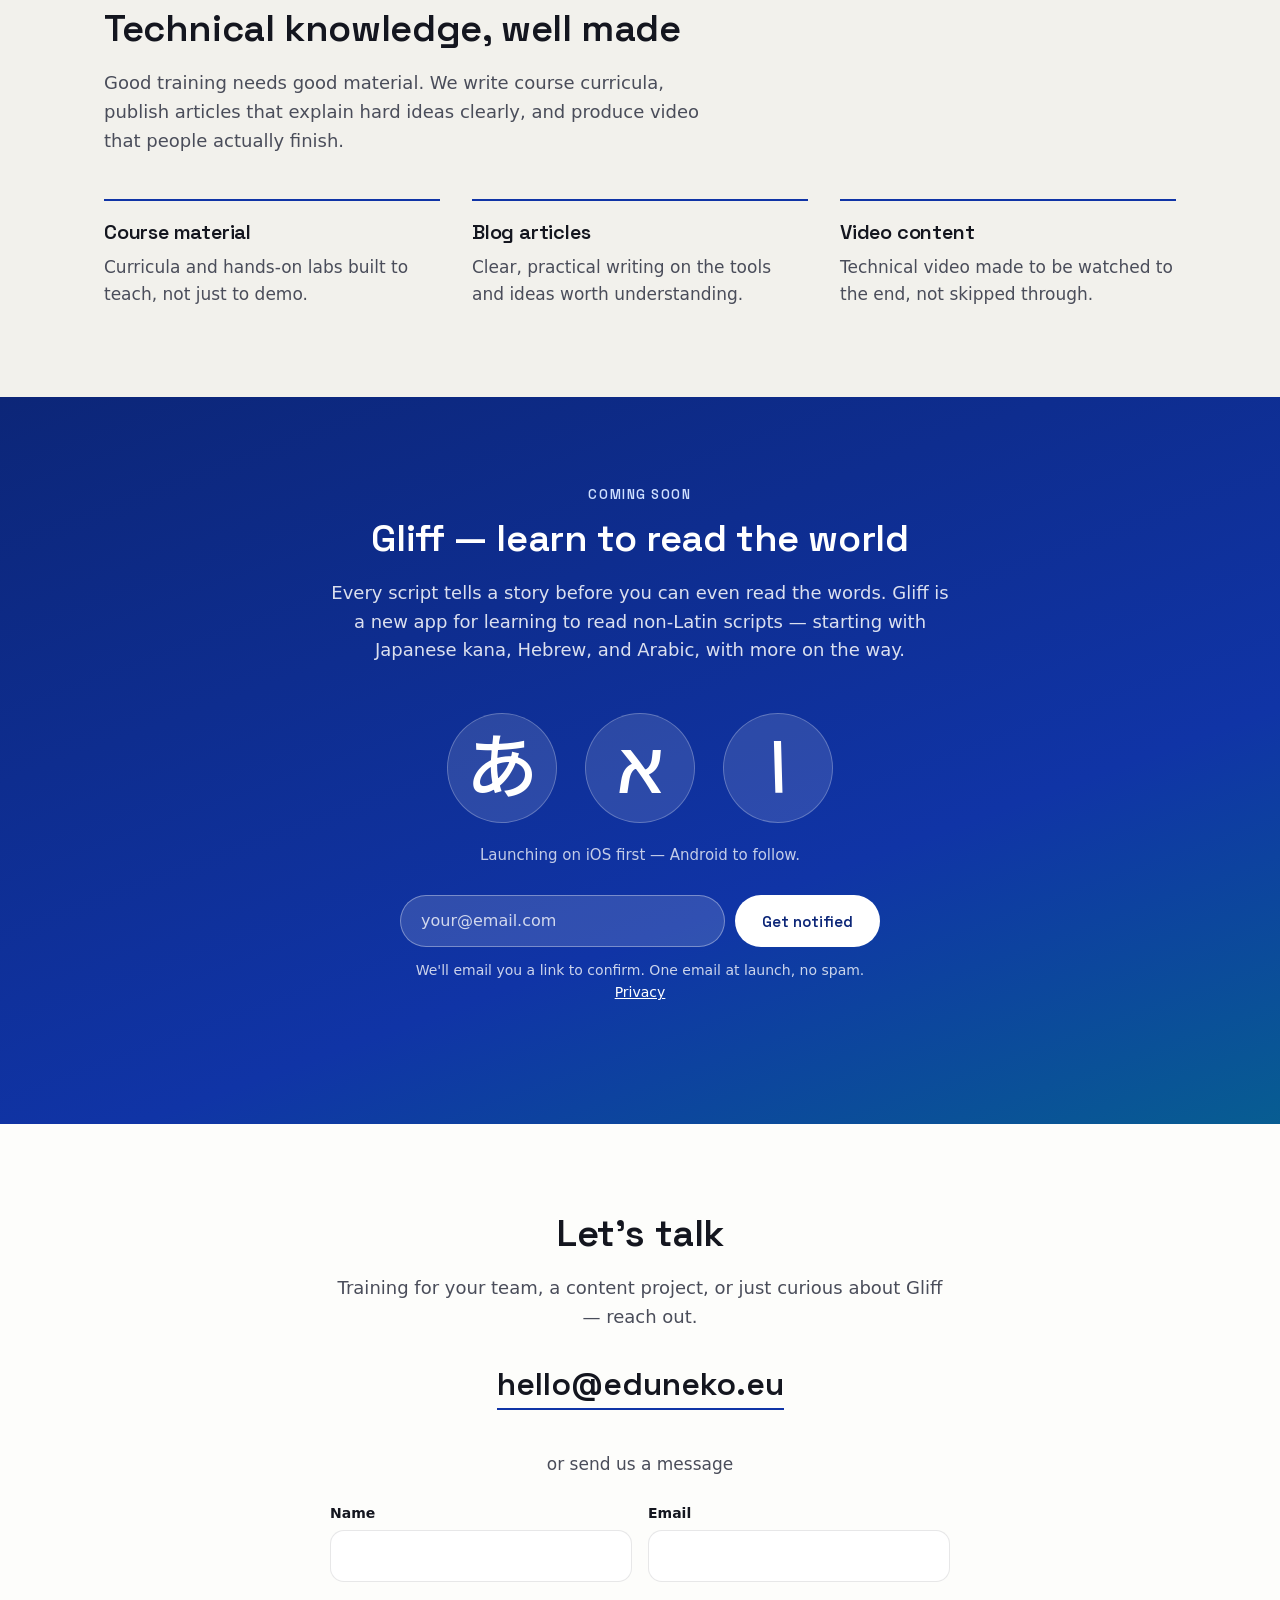
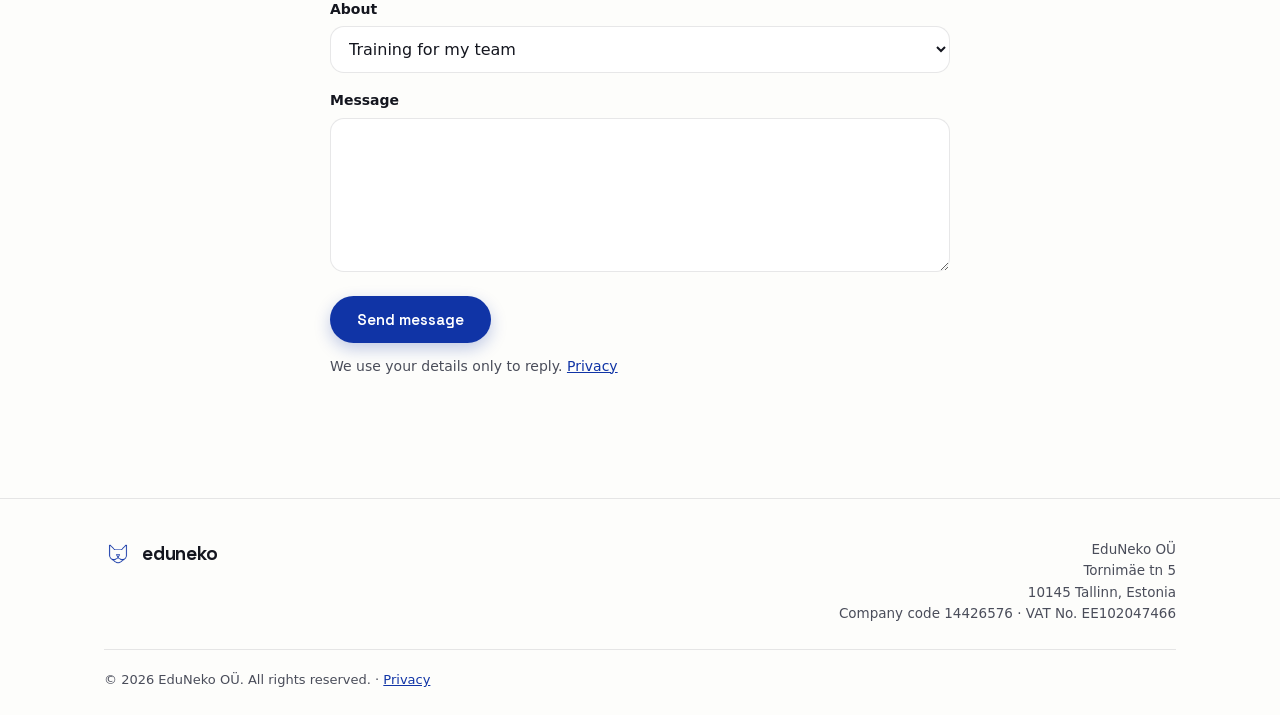
==== commit 535b120f: "Sub-websites for edunotes and edunotes beta testing" ====
--- a/index.html
+++ b/index.html
@@ -10,9 +10,7 @@
 <link rel="icon" href="assets/favicon-32.png" type="image/png">
 <link rel="apple-touch-icon" href="assets/apple-touch-icon.png">
 
-<link rel="preconnect" href="https://fonts.googleapis.com">
-<link rel="preconnect" href="https://fonts.gstatic.com" crossorigin>
-<link href="https://fonts.googleapis.com/css2?family=Space+Grotesk:wght@500;600;700&family=Noto+Sans+JP:wght@500&family=Noto+Sans+Hebrew:wght@500&family=Noto+Sans+Arabic:wght@500&display=swap" rel="stylesheet">
+<link rel="preload" href="assets/fonts/space-grotesk-latin.woff2" as="font" type="font/woff2" crossorigin>
 
 <link rel="stylesheet" href="css/style.css">
 </head>
@@ -126,7 +124,20 @@
 
       <p class="platform-note reveal">Launching on iOS first — Android to follow.</p>
 
-      <a href="mailto:hello@eduneko.eu?subject=Notify%20me%20about%20Gliff&body=I'd%20like%20to%20be%20notified%20when%20Gliff%20launches." class="btn btn-primary btn-on-dark reveal">Get notified</a>
+      <!-- Waitlist signup with double opt-in via the API (see js/main.js). If the API can't be
+           reached, the status line offers the mailto link in data-fallback instead. -->
+      <form class="notify-form reveal" data-signup="gliff" data-fallback="mailto:hello@eduneko.eu?subject=Notify%20me%20about%20Gliff&amp;body=I'd%20like%20to%20be%20notified%20when%20Gliff%20launches." novalidate>
+        <div class="notify-row">
+          <label class="sr-only" for="gliff-email">Email address</label>
+          <input id="gliff-email" name="email" type="email" required autocomplete="email" placeholder="your@email.com">
+          <button type="submit" class="btn btn-primary btn-on-dark">Get notified</button>
+        </div>
+        <div class="hp" aria-hidden="true">
+          <label>Leave this empty <input name="website" tabindex="-1" autocomplete="off"></label>
+        </div>
+        <p class="form-note">We'll email you a link to confirm. One email at launch, no spam. <a href="privacy/">Privacy</a></p>
+        <p class="form-status" role="status" aria-live="polite" data-form-status></p>
+      </form>
     </div>
   </section>
 
@@ -135,6 +146,41 @@
       <h2 class="reveal">Let's talk</h2>
       <p class="section-intro reveal">Training for your team, a content project, or just curious about Gliff — reach out.</p>
       <a class="contact-email reveal" href="mailto:hello@eduneko.eu">hello@eduneko.eu</a>
+
+      <!-- Contact form: stored and forwarded to hello@eduneko.eu by the API (see js/main.js). -->
+      <form class="contact-form reveal" data-contact data-fallback="mailto:hello@eduneko.eu" novalidate>
+        <p class="contact-or">or send us a message</p>
+        <div class="form-grid">
+          <label class="field">
+            <span>Name</span>
+            <input name="name" required autocomplete="name" maxlength="120">
+          </label>
+          <label class="field">
+            <span>Email</span>
+            <input name="email" type="email" required autocomplete="email">
+          </label>
+        </div>
+        <label class="field">
+          <span>About</span>
+          <select name="topic">
+            <option value="training">Training for my team</option>
+            <option value="content">A content project</option>
+            <option value="gliff">Gliff</option>
+            <option value="edunotes">EduNotes</option>
+            <option value="other">Something else</option>
+          </select>
+        </label>
+        <label class="field">
+          <span>Message</span>
+          <textarea name="message" rows="5" required minlength="10" maxlength="5000"></textarea>
+        </label>
+        <div class="hp" aria-hidden="true">
+          <label>Leave this empty <input name="website" tabindex="-1" autocomplete="off"></label>
+        </div>
+        <button type="submit" class="btn btn-primary">Send message</button>
+        <p class="form-note">We use your details only to reply. <a href="privacy/">Privacy</a></p>
+        <p class="form-status" role="status" aria-live="polite" data-form-status></p>
+      </form>
     </div>
   </section>
 
@@ -154,7 +200,7 @@
     </address>
   </div>
   <div class="wrap">
-    <p class="footer-meta">&copy; <span id="year">2026</span> EduNeko O&Uuml;. All rights reserved.</p>
+    <p class="footer-meta">&copy; <span id="year">2026</span> EduNeko O&Uuml;. All rights reserved. &middot; <a href="privacy/">Privacy</a></p>
   </div>
 </footer>
 
--- a/css/style.css
+++ b/css/style.css
@@ -8,6 +8,18 @@
   --color-paper: #fdfdfb;
   --color-paper-alt: #f2f1ec;
   --color-line: rgba(20, 22, 31, 0.1);
+  --color-field: #ffffff;
+  --color-success: #1e7b45;
+  --color-error: #b42318;
+  --color-draft: #fff4d6;
+
+  /* Text and fields on the always-dark Gliff gradient (same in both schemes). */
+  --color-on-dark: #ffffff;
+  --color-on-dark-soft: rgba(255, 255, 255, 0.78);
+  --color-on-dark-field: rgba(255, 255, 255, 0.14);
+  --color-on-dark-line: rgba(255, 255, 255, 0.35);
+  --color-on-dark-success: #c4f5d6;
+  --color-on-dark-error: #ffd4cc;
 
   --font-display: "Space Grotesk", system-ui, -apple-system, "Segoe UI", sans-serif;
   --font-body: -apple-system, BlinkMacSystemFont, "Segoe UI", system-ui, Roboto, sans-serif;
@@ -26,7 +38,55 @@
     --color-paper: #0b0d12;
     --color-paper-alt: #12141c;
     --color-line: rgba(237, 238, 243, 0.12);
+    --color-field: #151821;
+    --color-success: #4cc38a;
+    --color-error: #f97066;
+    --color-draft: #3a3018;
   }
+}
+
+/* ---------- Fonts ---------- */
+/* Self-hosted from Google Fonts (SIL OFL 1.1, licenses in assets/fonts/), so visitors'
+   browsers never contact Google. Space Grotesk is a variable font: one file per script
+   subset serves weights 500-700. The Noto files are subsets holding only the glyphs in
+   the Gliff .script-showcase (U+3042, U+05D0, U+0627); a new showcase glyph needs a new
+   subset (fonts.googleapis.com/css2?family=...&text=<glyph>). */
+@font-face {
+  font-family: "Space Grotesk";
+  font-style: normal;
+  font-weight: 500 700;
+  font-display: swap;
+  src: url("../assets/fonts/space-grotesk-latin.woff2") format("woff2");
+  unicode-range: U+0000-00FF, U+0131, U+0152-0153, U+02BB-02BC, U+02C6, U+02DA, U+02DC, U+0304, U+0308, U+0329, U+2000-206F, U+20AC, U+2122, U+2191, U+2193, U+2212, U+2215, U+FEFF, U+FFFD;
+}
+@font-face {
+  font-family: "Space Grotesk";
+  font-style: normal;
+  font-weight: 500 700;
+  font-display: swap;
+  src: url("../assets/fonts/space-grotesk-latin-ext.woff2") format("woff2");
+  unicode-range: U+0100-02BA, U+02BD-02C5, U+02C7-02CC, U+02CE-02D7, U+02DD-02FF, U+0304, U+0308, U+0329, U+1D00-1DBF, U+1E00-1E9F, U+1EF2-1EFF, U+2020, U+20A0-20AB, U+20AD-20C4, U+2113, U+2C60-2C7F, U+A720-A7FF;
+}
+@font-face {
+  font-family: "Noto Sans JP";
+  font-weight: 500;
+  font-display: swap;
+  src: url("../assets/fonts/noto-sans-jp-glyph.woff2") format("woff2");
+  unicode-range: U+3042;
+}
+@font-face {
+  font-family: "Noto Sans Hebrew";
+  font-weight: 500;
+  font-display: swap;
+  src: url("../assets/fonts/noto-sans-hebrew-glyph.woff2") format("woff2");
+  unicode-range: U+05D0;
+}
+@font-face {
+  font-family: "Noto Sans Arabic";
+  font-weight: 500;
+  font-display: swap;
+  src: url("../assets/fonts/noto-sans-arabic-glyph.woff2") format("woff2");
+  unicode-range: U+0627;
 }
 
 /* ---------- Base ---------- */
@@ -46,6 +106,9 @@
 
 img { max-width: 100%; display: block; }
 
+/* Let the hidden attribute win over component display rules such as .btn. */
+[hidden] { display: none !important; }
+
 h1, h2, h3 {
   font-family: var(--font-display);
   font-weight: 600;
@@ -98,6 +161,36 @@
   font-size: 18px;
   color: var(--color-ink-soft);
 }
+
+/* ---------- Forms ---------- */
+.field { display: block; margin: 0 0 16px; text-align: left; }
+.field > span { display: block; font-size: 14px; font-weight: 600; margin-bottom: 6px; }
+
+input:not([type="checkbox"]):not([type="radio"]), select, textarea {
+  width: 100%;
+  font: inherit;
+  font-size: 16px;
+  color: var(--color-ink);
+  background: var(--color-field);
+  border: 1px solid var(--color-line);
+  border-radius: var(--radius);
+  padding: 12px 14px;
+}
+input:focus, select:focus, textarea:focus {
+  outline: 2px solid var(--color-primary);
+  outline-offset: 1px;
+}
+textarea { resize: vertical; }
+button.btn { cursor: pointer; }
+button.btn:disabled { opacity: 0.6; cursor: wait; }
+
+.form-note { font-size: 14px; color: var(--color-ink-soft); margin: 12px 0 0; }
+.form-status { font-size: 15px; margin: 10px 0 0; min-height: 1.5em; }
+.form-status.is-ok { color: var(--color-success); }
+.form-status.is-error { color: var(--color-error); }
+
+/* Honeypot field: off-screen rather than display:none, which some bots skip. */
+.hp { position: absolute; left: -9999px; width: 1px; height: 1px; overflow: hidden; }
 
 /* ---------- Buttons ---------- */
 .btn {
@@ -338,6 +431,26 @@
   margin-bottom: 28px;
 }
 
+/* Waitlist form on the gradient. */
+.notify-form { max-width: 480px; margin: 0 auto; }
+.notify-row { display: flex; gap: 10px; }
+.notify-row input[type="email"] {
+  flex: 1;
+  min-width: 0;
+  color: var(--color-on-dark);
+  background: var(--color-on-dark-field);
+  border-color: var(--color-on-dark-line);
+  border-radius: 999px;
+  padding-left: 20px;
+}
+.notify-row input[type="email"]::placeholder { color: var(--color-on-dark-soft); }
+.notify-row input[type="email"]:focus { outline-color: var(--color-on-dark); }
+.gliff .form-note { color: var(--color-on-dark-soft); }
+.gliff .form-note a { color: var(--color-on-dark); }
+.gliff .form-status.is-ok { color: var(--color-on-dark-success); }
+.gliff .form-status.is-error { color: var(--color-on-dark-error); }
+.gliff .form-status a { color: var(--color-on-dark); }
+
 /* ---------- Contact ---------- */
 .contact-inner { text-align: center; }
 .contact .section-intro { margin: 0 auto 28px; }
@@ -352,6 +465,10 @@
 }
 .contact-email:hover { color: var(--color-primary); }
 
+.contact-form { max-width: 620px; margin: 40px auto 0; text-align: left; }
+.contact-or { text-align: center; color: var(--color-ink-soft); margin-bottom: 24px; }
+.form-grid { display: grid; grid-template-columns: 1fr 1fr; gap: 0 16px; }
+
 /* ---------- Footer ---------- */
 .site-footer {
   border-top: 1px solid var(--color-line);
@@ -378,6 +495,25 @@
   margin: 0;
   padding-top: 20px;
   border-top: 1px solid var(--color-line);
+}
+
+/* ---------- Subpages (privacy/, subscription/) ---------- */
+.page-narrow { max-width: 720px; }
+.page-narrow .btn { margin-top: 8px; }
+
+.doc h2 { font-size: 24px; margin-top: 2em; }
+.doc h3 { font-size: 18px; margin-top: 1.6em; }
+.doc ul { padding-left: 1.2em; margin: 0 0 1em; }
+.doc li { margin-bottom: 0.5em; }
+.doc code { font-size: 0.9em; }
+.doc-meta { color: var(--color-ink-soft); font-size: 15px; }
+
+.draft-banner {
+  background: var(--color-draft);
+  border: 1px solid var(--color-line);
+  border-radius: var(--radius);
+  padding: 12px 16px;
+  font-size: 15px;
 }
 
 /* ---------- Scroll reveal ---------- */
@@ -436,4 +572,7 @@
   .section { padding: 64px 0; }
 
   .footer-company { text-align: left; }
-}
+
+  .notify-row { flex-direction: column; }
+  .form-grid { grid-template-columns: 1fr; }
+}
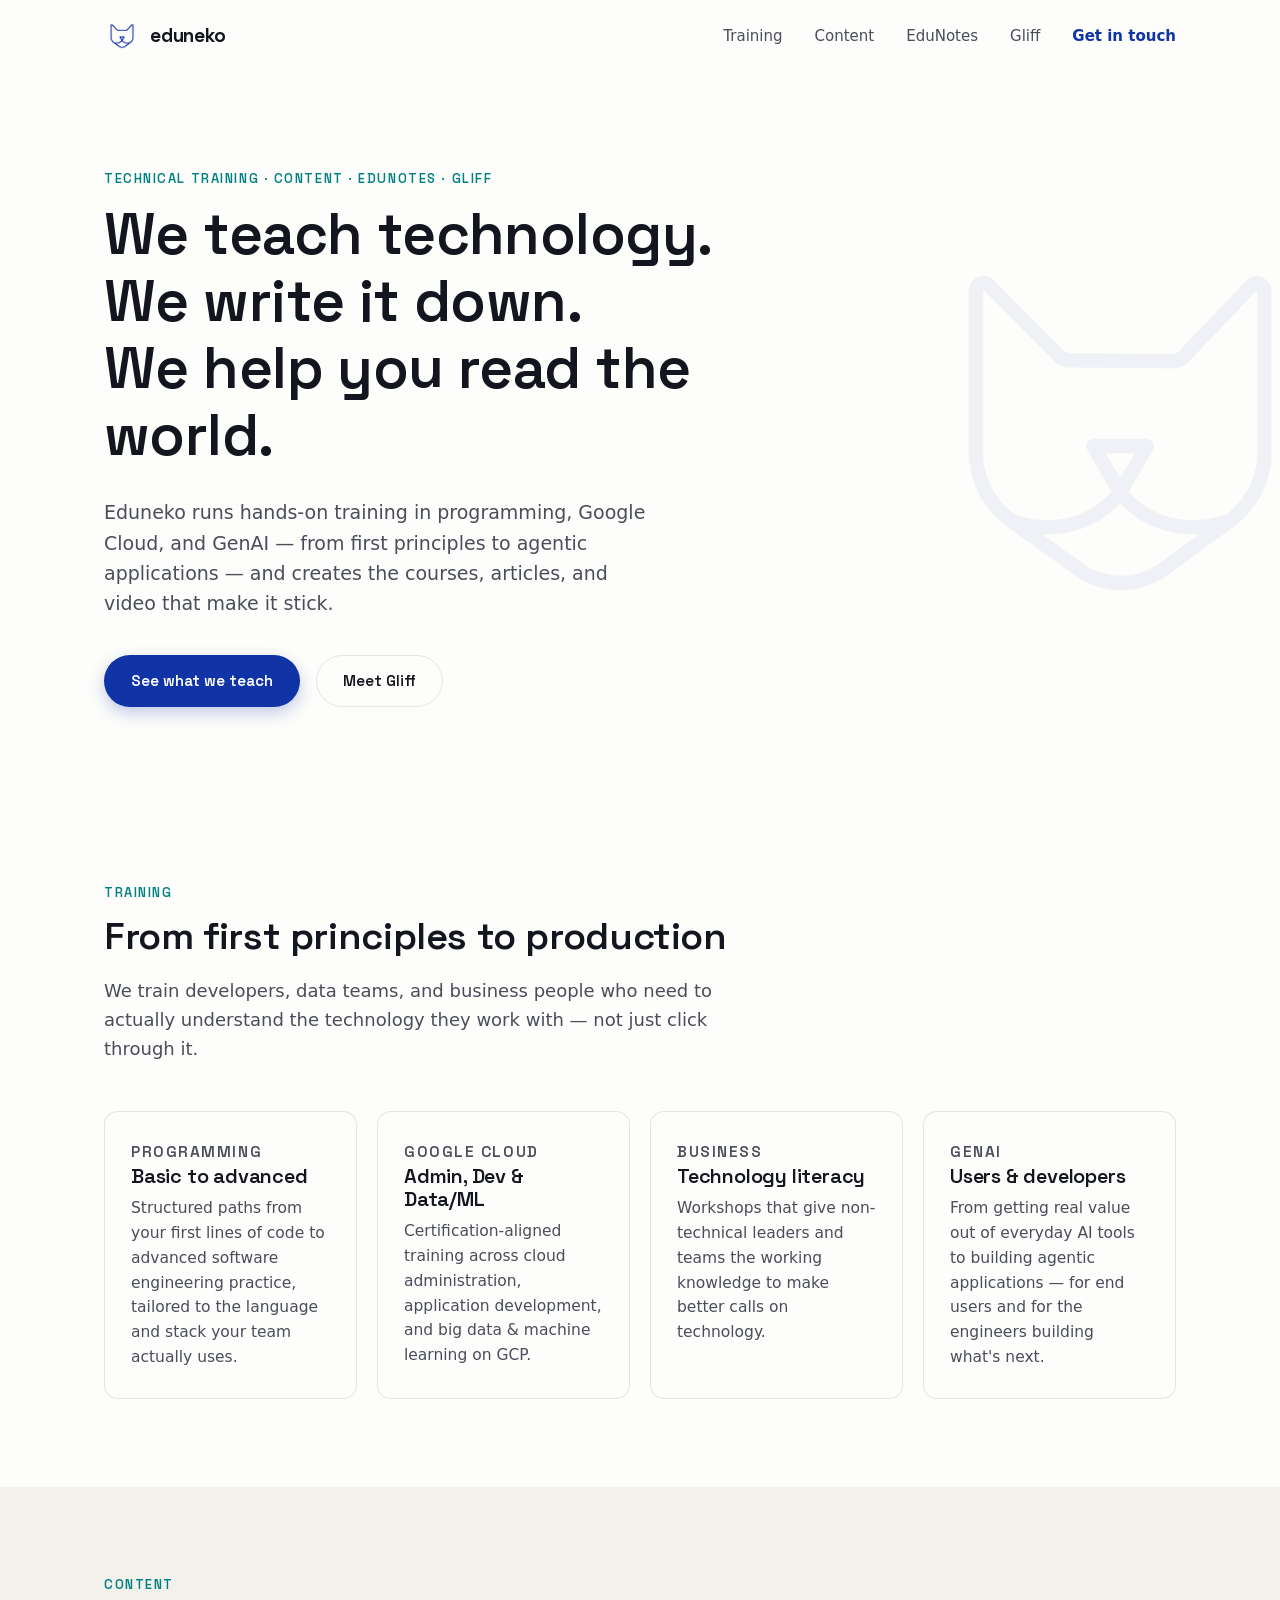
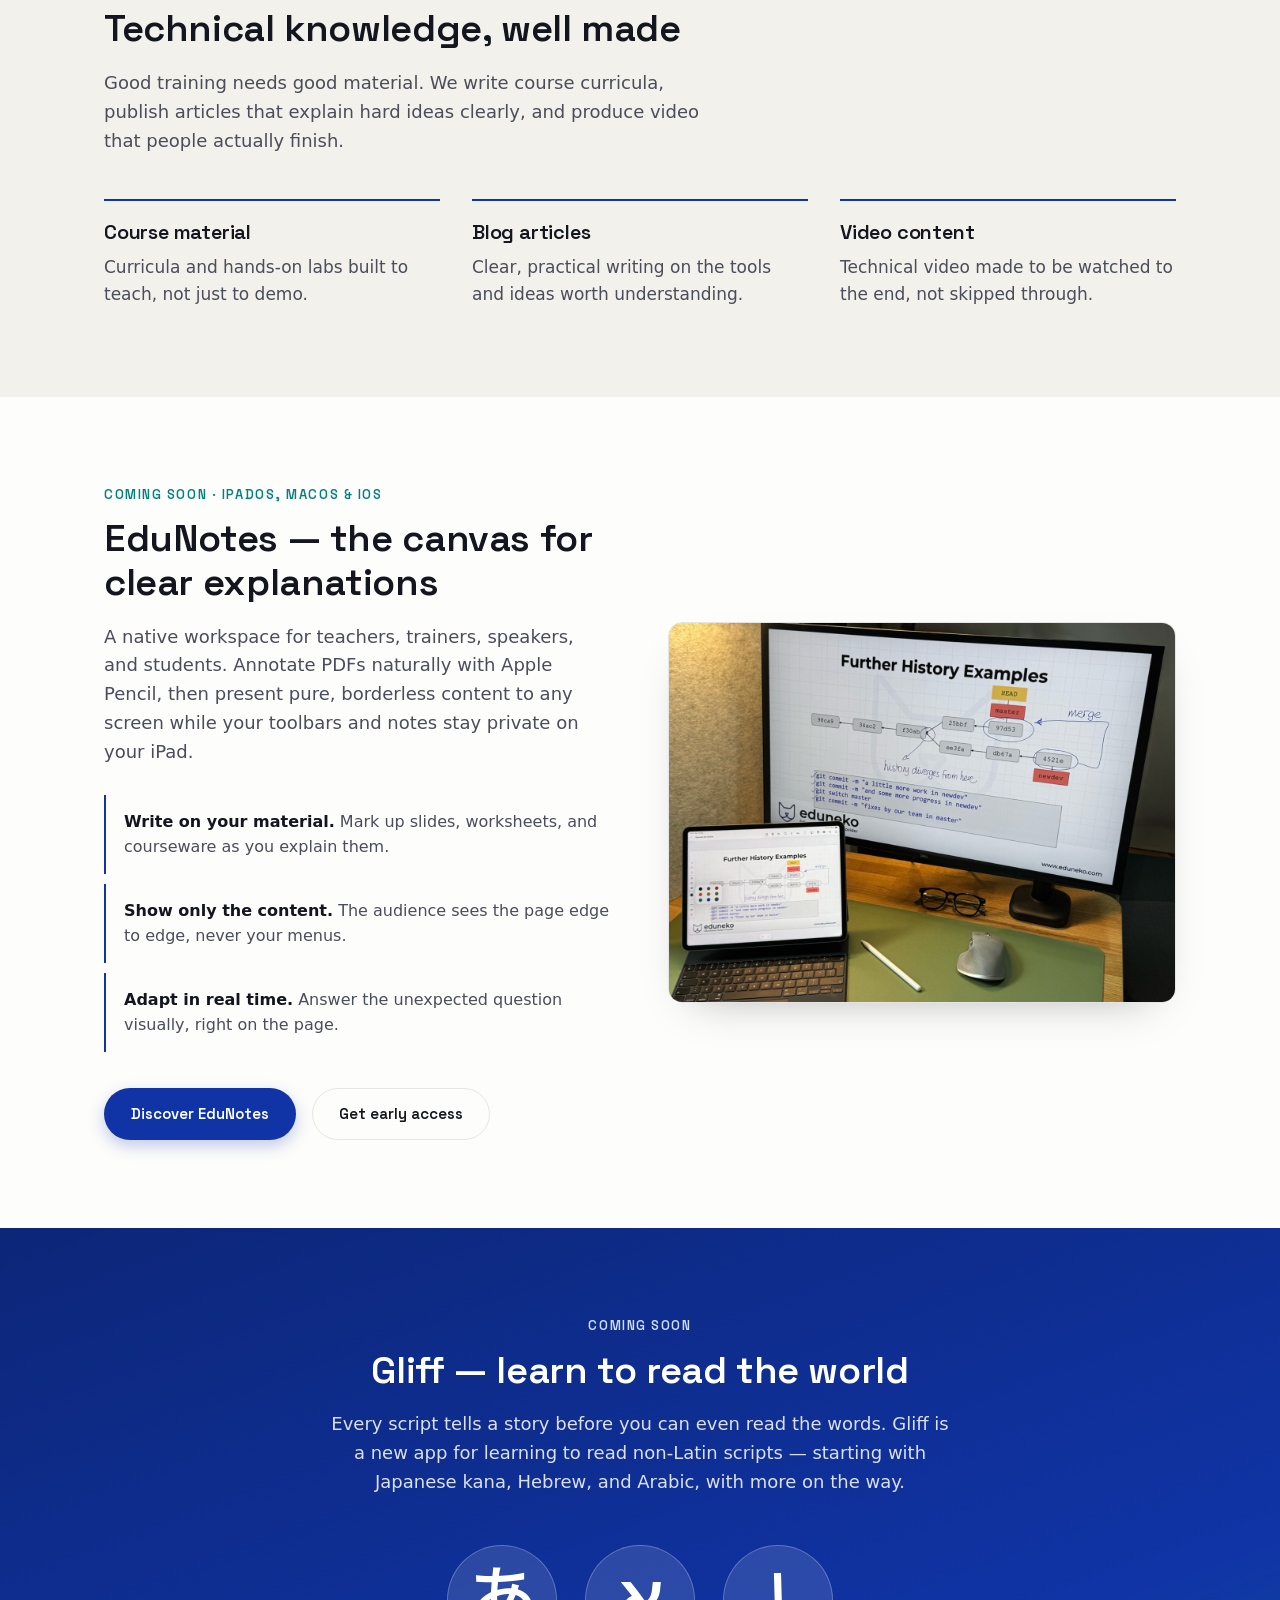
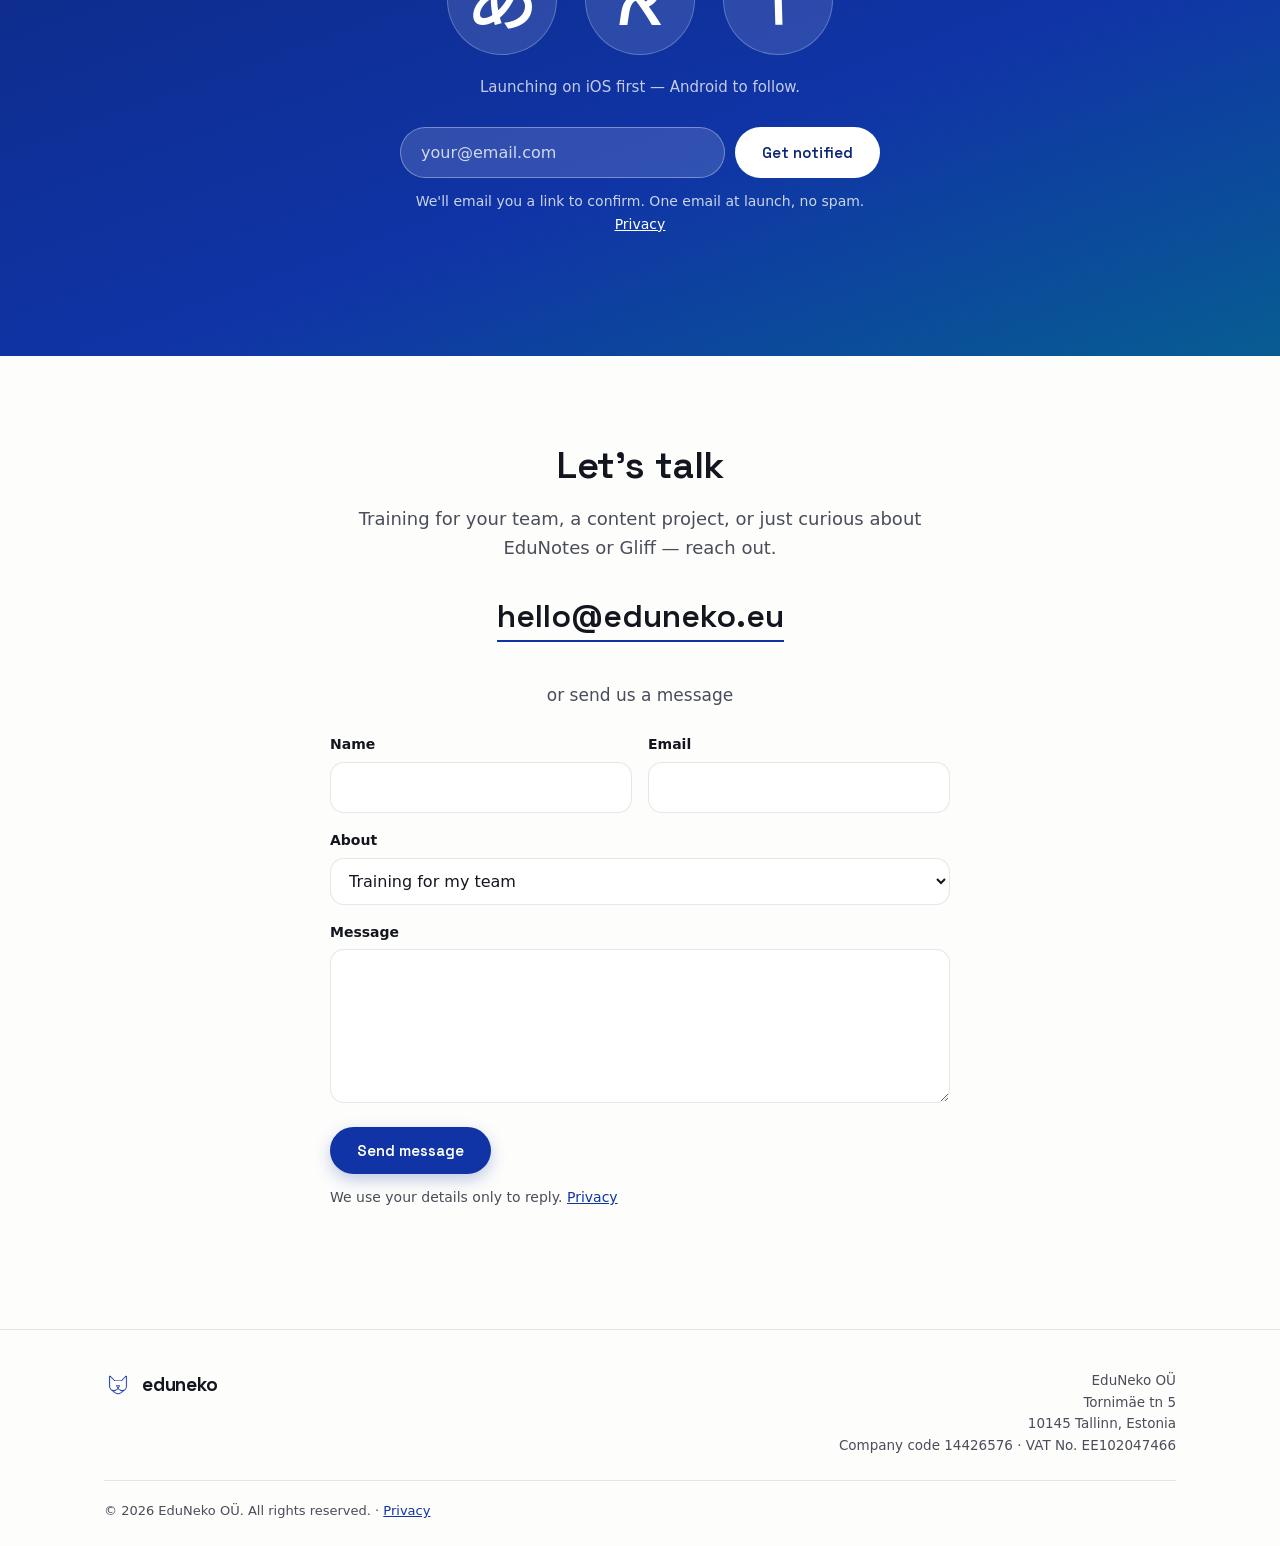
==== commit 6669ad89: "Added EduNotes references and EduNotes Beta page" ====
--- a/index.html
+++ b/index.html
@@ -3,8 +3,8 @@
 <head>
 <meta charset="UTF-8">
 <meta name="viewport" content="width=device-width, initial-scale=1.0">
-<title>Eduneko — Technical training, content &amp; Gliff</title>
-<meta name="description" content="Eduneko runs hands-on technical training in programming, Google Cloud, and GenAI, creates the courses and content that make it stick, and is building Gliff — a new app for learning to read non-Latin scripts.">
+<title>Eduneko — Technical training, content, EduNotes &amp; Gliff</title>
+<meta name="description" content="Eduneko runs hands-on technical training in programming, Google Cloud, and GenAI, creates the courses and content that make it stick, and is building two apps: EduNotes, a workspace for annotating and presenting with Apple Pencil, and Gliff, for learning to read non-Latin scripts.">
 
 <link rel="icon" href="assets/favicon.ico" sizes="any">
 <link rel="icon" href="assets/favicon-32.png" type="image/png">
@@ -33,6 +33,7 @@
     <nav class="primary-nav" id="primary-nav">
       <a href="#training">Training</a>
       <a href="#content">Content</a>
+      <a href="#edunotes">EduNotes</a>
       <a href="#gliff">Gliff</a>
       <a href="#contact" class="nav-cta">Get in touch</a>
     </nav>
@@ -43,7 +44,7 @@
 
   <section class="hero" id="top">
     <div class="wrap hero-inner">
-      <p class="eyebrow reveal">Technical training · Content · Gliff</p>
+      <p class="eyebrow reveal">Technical training · Content · EduNotes · Gliff</p>
       <h1 class="reveal">We teach technology.<br>We write it down.<br>We help you read the world.</h1>
       <p class="hero-sub reveal">Eduneko runs hands-on training in programming, Google Cloud, and GenAI — from first principles to agentic applications — and creates the courses, articles, and video that make it stick.</p>
       <div class="hero-actions reveal">
@@ -107,6 +108,32 @@
           <p>Technical video made to be watched to the end, not skipped through.</p>
         </div>
       </div>
+    </div>
+  </section>
+
+  <section class="section edunotes" id="edunotes">
+    <div class="wrap edunotes-inner">
+      <div class="edunotes-text">
+        <p class="eyebrow reveal">Coming soon · iPadOS, macOS &amp; iOS</p>
+        <h2 class="reveal">EduNotes — the canvas for clear explanations</h2>
+        <p class="section-intro reveal">A native workspace for teachers, trainers, speakers, and students. Annotate PDFs naturally with Apple Pencil, then present pure, borderless content to any screen while your toolbars and notes stay private on your iPad.</p>
+
+        <ul class="edunotes-points">
+          <li class="reveal"><strong>Write on your material.</strong> Mark up slides, worksheets, and courseware as you explain them.</li>
+          <li class="reveal"><strong>Show only the content.</strong> The audience sees the page edge to edge, never your menus.</li>
+          <li class="reveal"><strong>Adapt in real time.</strong> Answer the unexpected question visually, right on the page.</li>
+        </ul>
+
+        <div class="hero-actions reveal">
+          <a href="edunotes/" class="btn btn-primary">Discover EduNotes</a>
+          <a href="edunotes/#early-access" class="btn btn-ghost">Get early access</a>
+        </div>
+      </div>
+
+      <figure class="edunotes-figure reveal">
+        <img src="edunotes/assets/preview-display-mode.jpeg" width="1280" height="960" loading="lazy" decoding="async"
+             alt="An iPad running EduNotes on a desk, its toolbars and colour palette in view, while the monitor behind shows the same Git course slide full-screen with no interface around it.">
+      </figure>
     </div>
   </section>
 
@@ -144,7 +171,7 @@
   <section class="section contact" id="contact">
     <div class="wrap contact-inner">
       <h2 class="reveal">Let's talk</h2>
-      <p class="section-intro reveal">Training for your team, a content project, or just curious about Gliff — reach out.</p>
+      <p class="section-intro reveal">Training for your team, a content project, or just curious about EduNotes or Gliff — reach out.</p>
       <a class="contact-email reveal" href="mailto:hello@eduneko.eu">hello@eduneko.eu</a>
 
       <!-- Contact form: stored and forwarded to hello@eduneko.eu by the API (see js/main.js). -->
--- a/css/style.css
+++ b/css/style.css
@@ -310,7 +310,9 @@
   padding: 96px 0 88px;
 }
 
-.hero-inner { max-width: 760px; position: relative; z-index: 1; }
+/* Cap the text, not the .wrap, so the hero lines up with the sections below. */
+.hero-inner { position: relative; z-index: 1; }
+.hero-inner > * { max-width: 760px; }
 
 .hero h1 {
   font-size: clamp(34px, 5.2vw, 58px);
@@ -392,6 +394,37 @@
 }
 .content-item h3 { font-size: 20px; }
 .content-item p { color: var(--color-ink-soft); margin: 0; }
+
+/* ---------- EduNotes ---------- */
+.edunotes-inner {
+  display: grid;
+  grid-template-columns: 1fr 1fr;
+  gap: 56px;
+  align-items: center;
+}
+
+.edunotes-points {
+  list-style: none;
+  padding: 0;
+  margin: 28px 0 0;
+}
+.edunotes-points li {
+  padding: 14px 0 14px 18px;
+  border-left: 2px solid var(--color-primary);
+  color: var(--color-ink-soft);
+  font-size: 16px;
+}
+.edunotes-points li + li { margin-top: 10px; }
+.edunotes-points strong { color: var(--color-ink); font-weight: 600; }
+
+.edunotes-figure {
+  margin: 0;
+  overflow: hidden;
+  border: 1px solid var(--color-line);
+  border-radius: var(--radius);
+  box-shadow: 0 18px 44px -26px rgba(0, 0, 0, 0.35);
+}
+.edunotes-figure img { width: 100%; height: auto; aspect-ratio: 4 / 3; object-fit: cover; }
 
 /* ---------- Gliff ---------- */
 .gliff {
@@ -573,6 +606,8 @@
 
   .footer-company { text-align: left; }
 
+  .edunotes-inner { grid-template-columns: 1fr; gap: 40px; }
+
   .notify-row { flex-direction: column; }
   .form-grid { grid-template-columns: 1fr; }
 }
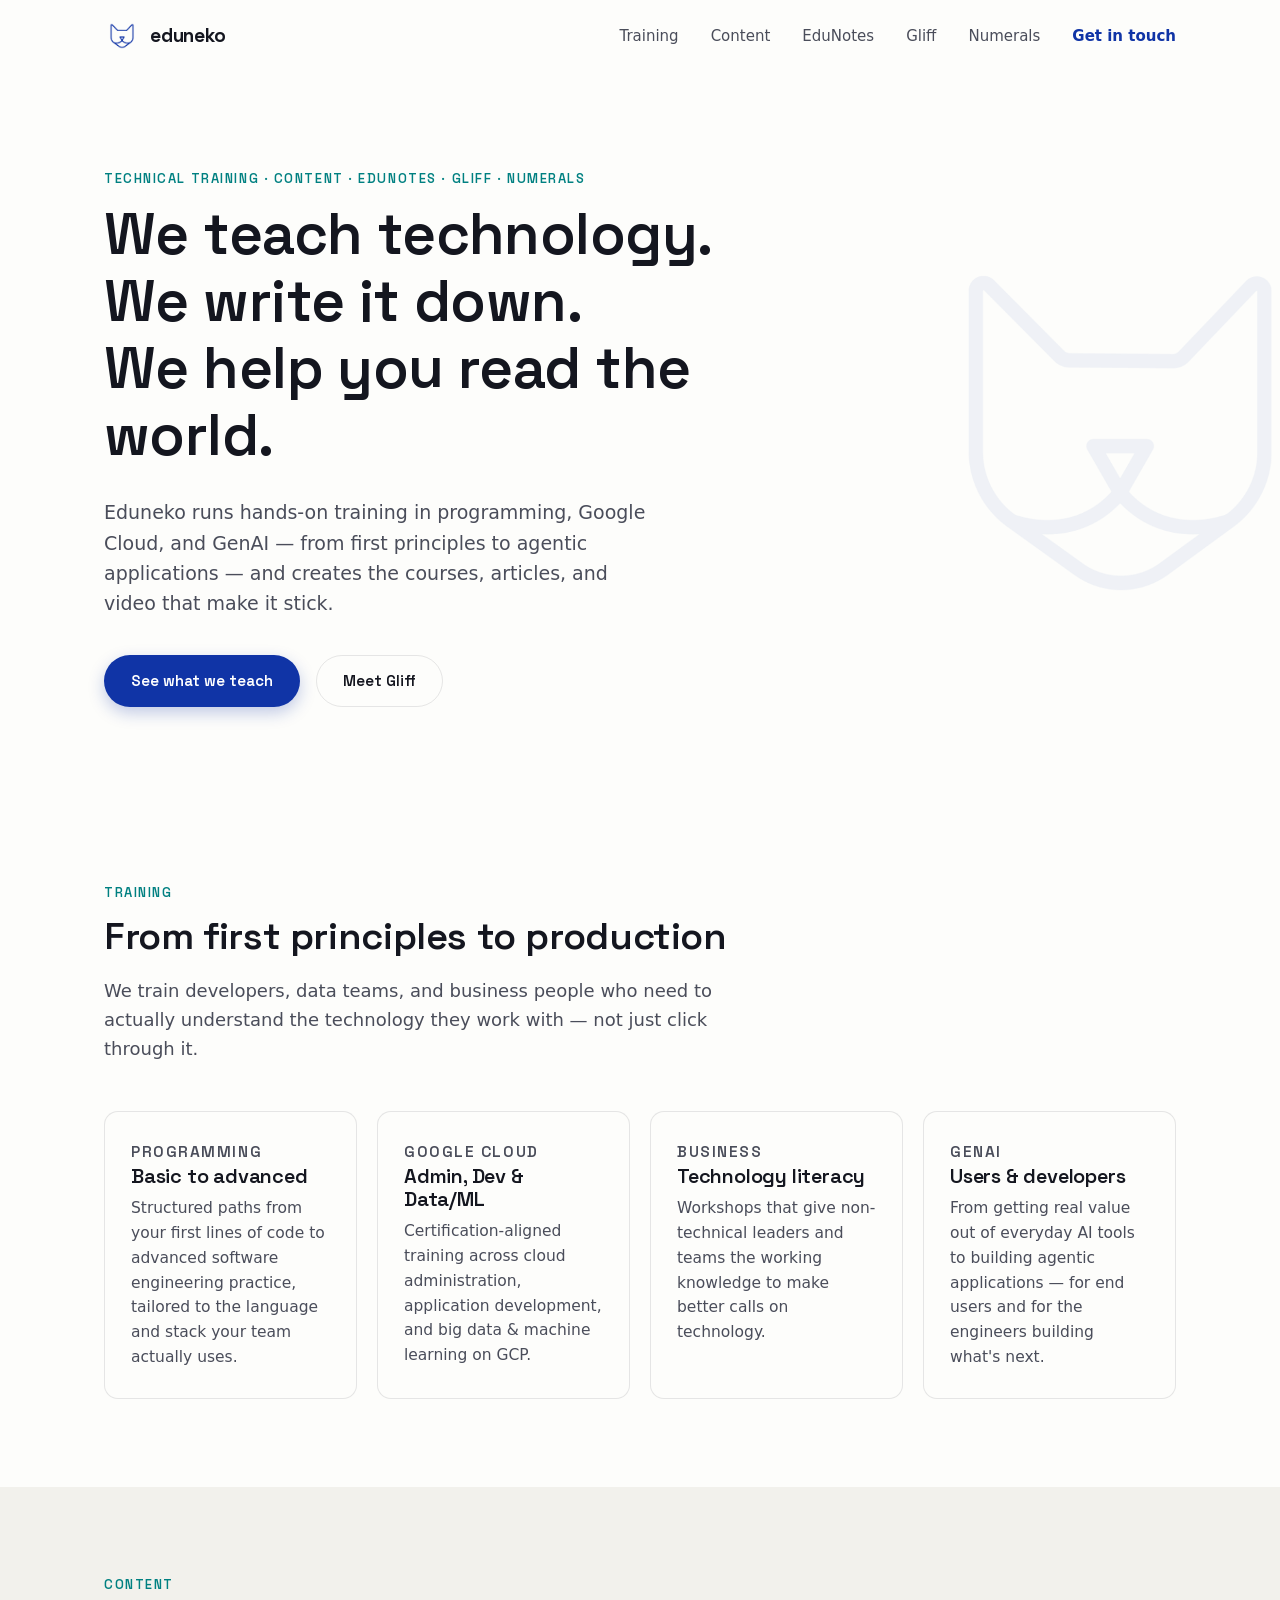
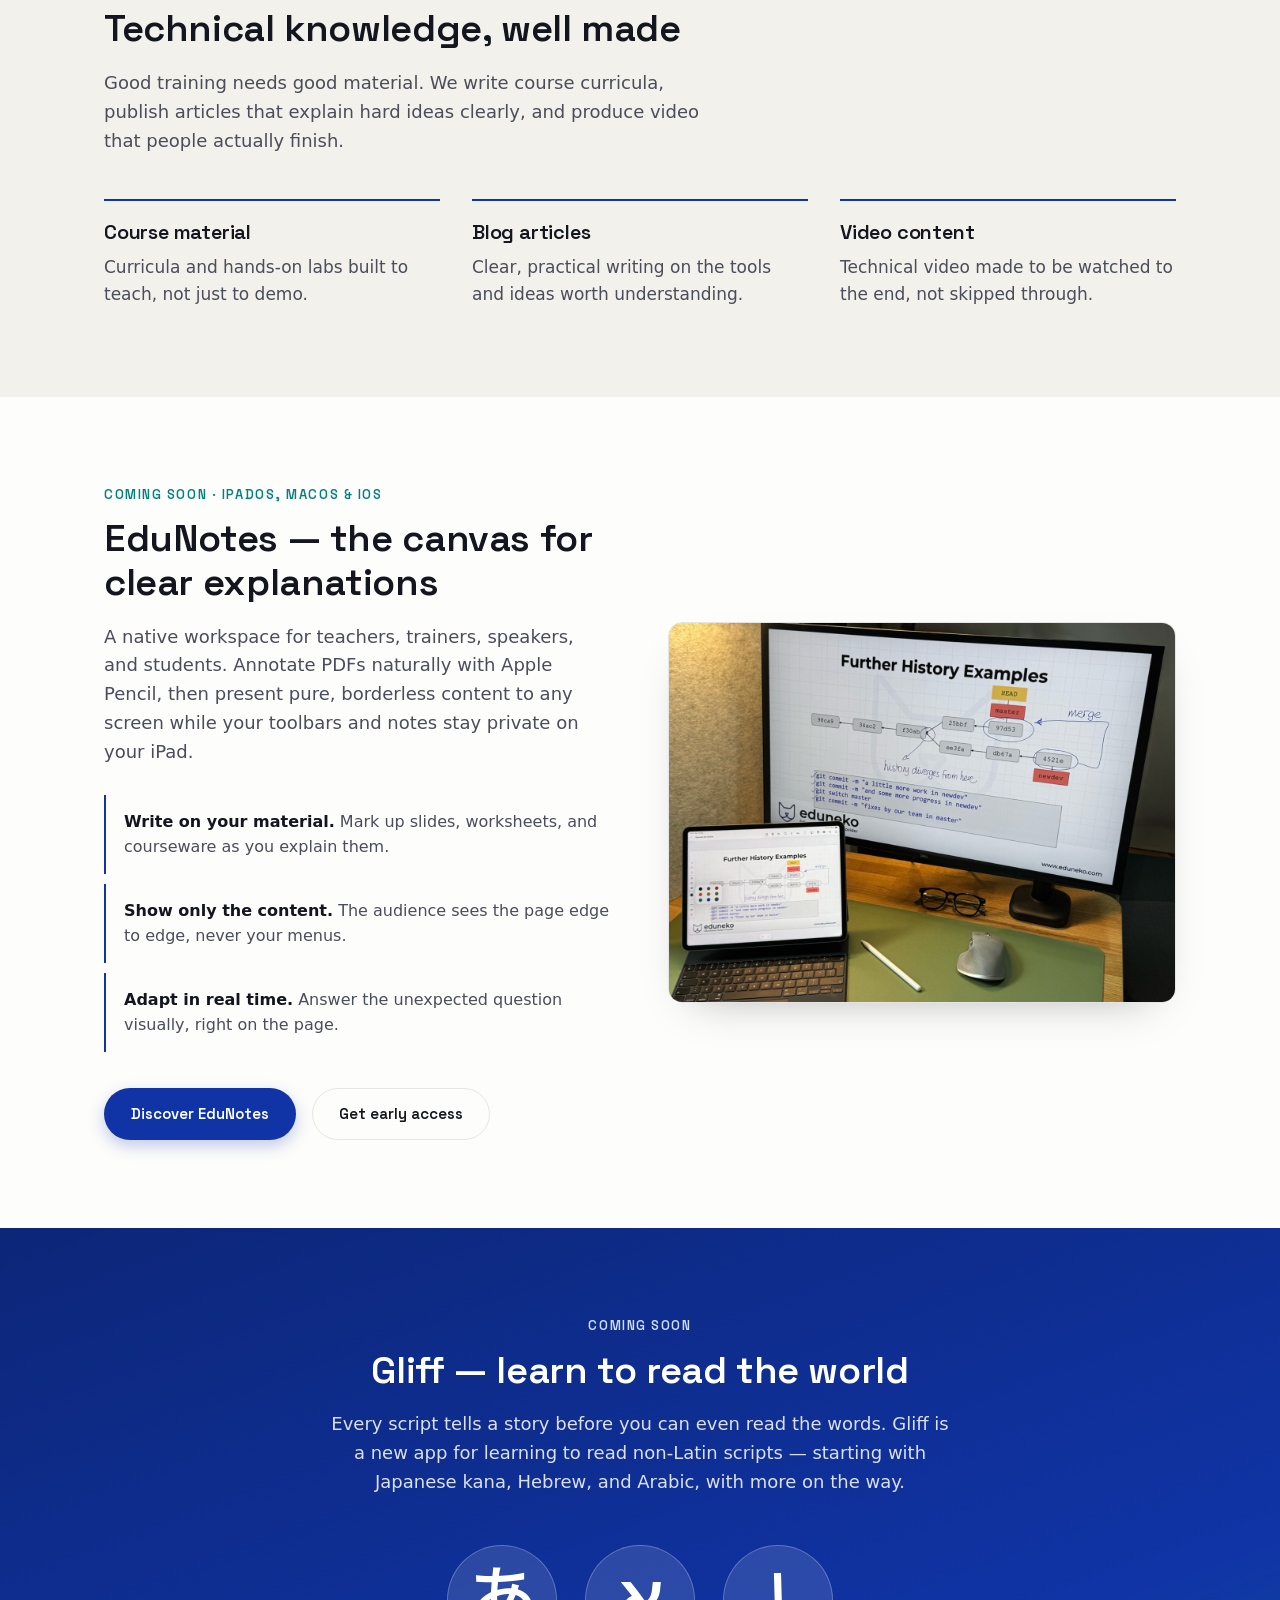
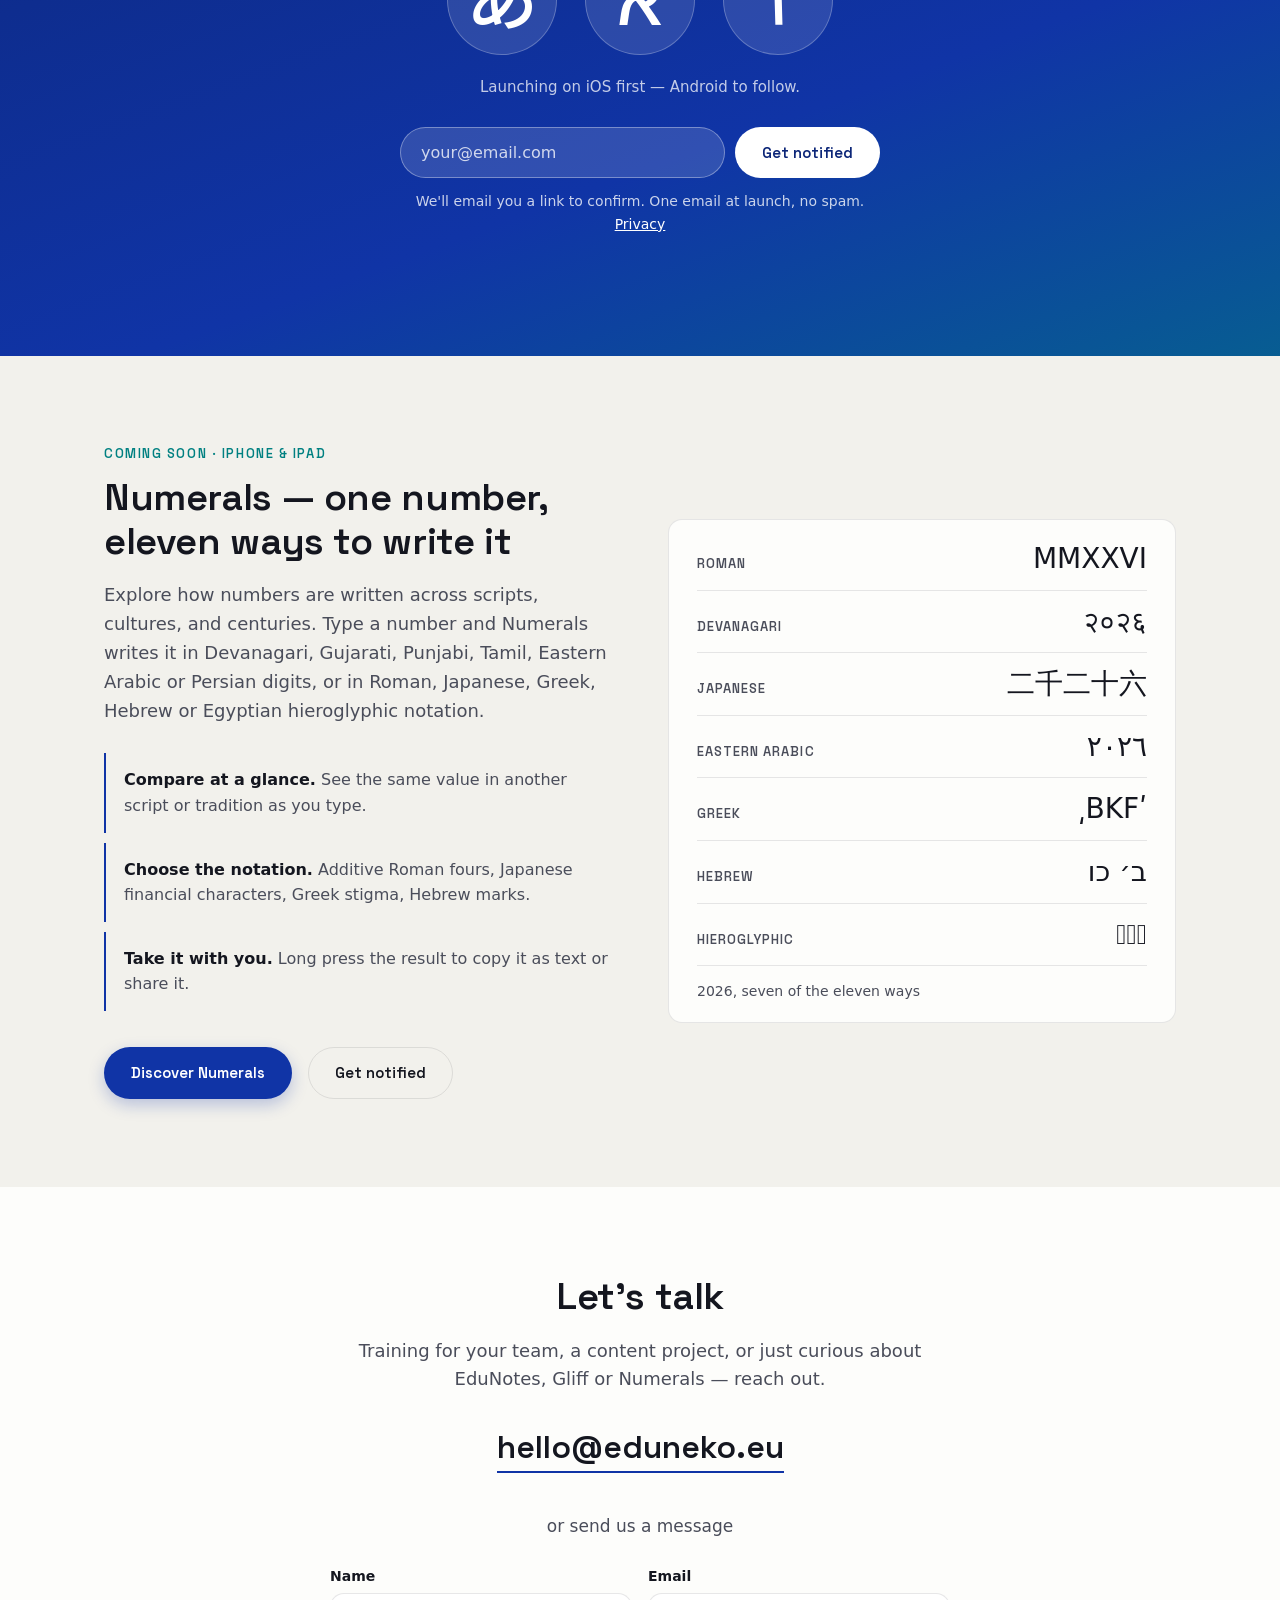
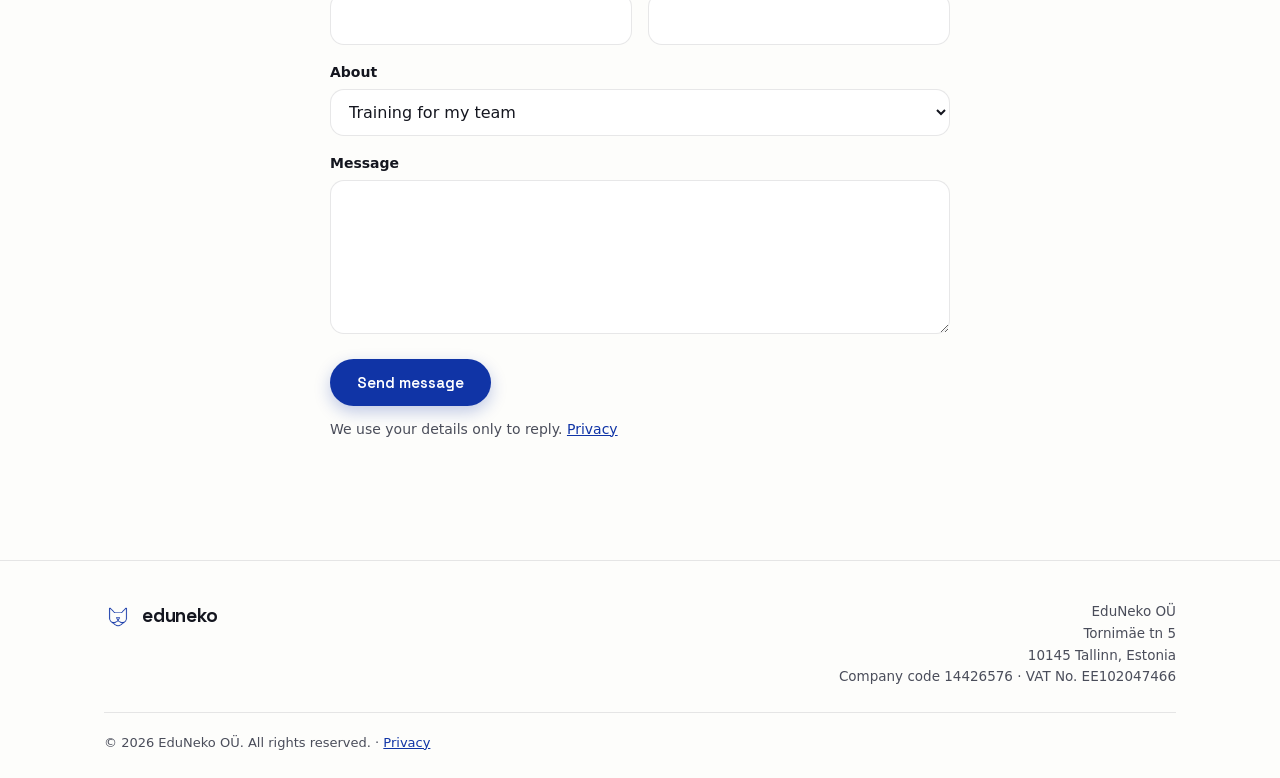
==== commit 130fe3df: "Publish v1.0.5-numerals Source: webroots/eduneko_com at 9b58b57 (v1.0.5-numerals)" ====
--- a/index.html
+++ b/index.html
@@ -3,8 +3,8 @@
 <head>
 <meta charset="UTF-8">
 <meta name="viewport" content="width=device-width, initial-scale=1.0">
-<title>Eduneko — Technical training, content, EduNotes &amp; Gliff</title>
-<meta name="description" content="Eduneko runs hands-on technical training in programming, Google Cloud, and GenAI, creates the courses and content that make it stick, and is building two apps: EduNotes, a workspace for annotating and presenting with Apple Pencil, and Gliff, for learning to read non-Latin scripts.">
+<title>Eduneko — Technical training, content, EduNotes, Gliff &amp; Numerals</title>
+<meta name="description" content="Eduneko runs hands-on technical training in programming, Google Cloud, and GenAI, creates the courses and content that make it stick, and is building apps for learning: EduNotes, a workspace for annotating and presenting with Apple Pencil; Gliff, for learning to read non-Latin scripts; and Numerals, which writes any number in 11 numeral systems.">
 
 <link rel="icon" href="assets/favicon.ico" sizes="any">
 <link rel="icon" href="assets/favicon-32.png" type="image/png">
@@ -35,6 +35,7 @@
       <a href="#content">Content</a>
       <a href="#edunotes">EduNotes</a>
       <a href="#gliff">Gliff</a>
+      <a href="#numerals">Numerals</a>
       <a href="#contact" class="nav-cta">Get in touch</a>
     </nav>
   </div>
@@ -44,7 +45,7 @@
 
   <section class="hero" id="top">
     <div class="wrap hero-inner">
-      <p class="eyebrow reveal">Technical training · Content · EduNotes · Gliff</p>
+      <p class="eyebrow reveal">Technical training · Content · EduNotes · Gliff · Numerals</p>
       <h1 class="reveal">We teach technology.<br>We write it down.<br>We help you read the world.</h1>
       <p class="hero-sub reveal">Eduneko runs hands-on training in programming, Google Cloud, and GenAI — from first principles to agentic applications — and creates the courses, articles, and video that make it stick.</p>
       <div class="hero-actions reveal">
@@ -168,10 +169,45 @@
     </div>
   </section>
 
+  <section class="section section-alt numerals" id="numerals">
+    <div class="wrap numerals-inner">
+      <div class="numerals-text">
+        <p class="eyebrow reveal">Coming soon · iPhone &amp; iPad</p>
+        <h2 class="reveal">Numerals — one number, eleven ways to write it</h2>
+        <p class="section-intro reveal">Explore how numbers are written across scripts, cultures, and centuries. Type a number and Numerals writes it in Devanagari, Gujarati, Punjabi, Tamil, Eastern Arabic or Persian digits, or in Roman, Japanese, Greek, Hebrew or Egyptian hieroglyphic notation.</p>
+
+        <ul class="edunotes-points">
+          <li class="reveal"><strong>Compare at a glance.</strong> See the same value in another script or tradition as you type.</li>
+          <li class="reveal"><strong>Choose the notation.</strong> Additive Roman fours, Japanese financial characters, Greek stigma, Hebrew marks.</li>
+          <li class="reveal"><strong>Take it with you.</strong> Long press the result to copy it as text or share it.</li>
+        </ul>
+
+        <div class="hero-actions reveal">
+          <a href="numerals/" class="btn btn-primary">Discover Numerals</a>
+          <a href="numerals/#notify" class="btn btn-ghost">Get notified</a>
+        </div>
+      </div>
+
+      <!-- Real text, not an image: 2026 as the app writes it with its default options. -->
+      <figure class="numerals-specimen reveal">
+        <dl>
+          <div><dt>Roman</dt><dd>MMXXVI</dd></div>
+          <div><dt>Devanagari</dt><dd lang="hi">२०२६</dd></div>
+          <div><dt>Japanese</dt><dd lang="ja">二千二十六</dd></div>
+          <div><dt>Eastern Arabic</dt><dd lang="ar">٢٠٢٦</dd></div>
+          <div><dt>Greek</dt><dd lang="el">͵ΒΚϜʹ</dd></div>
+          <div><dt>Hebrew</dt><dd lang="he" dir="rtl">&#x200F;ב׳ כו</dd></div>
+          <div><dt>Hieroglyphic</dt><dd lang="egy" class="numerals-hieroglyphs">𓆽𓎇𓏿</dd></div>
+        </dl>
+        <figcaption>2026, seven of the eleven ways</figcaption>
+      </figure>
+    </div>
+  </section>
+
   <section class="section contact" id="contact">
     <div class="wrap contact-inner">
       <h2 class="reveal">Let's talk</h2>
-      <p class="section-intro reveal">Training for your team, a content project, or just curious about EduNotes or Gliff — reach out.</p>
+      <p class="section-intro reveal">Training for your team, a content project, or just curious about EduNotes, Gliff or Numerals — reach out.</p>
       <a class="contact-email reveal" href="mailto:hello@eduneko.eu">hello@eduneko.eu</a>
 
       <!-- Contact form: stored and forwarded to hello@eduneko.eu by the API (see js/main.js). -->
@@ -194,6 +230,7 @@
             <option value="content">A content project</option>
             <option value="gliff">Gliff</option>
             <option value="edunotes">EduNotes</option>
+            <option value="numerals">Numerals</option>
             <option value="other">Something else</option>
           </select>
         </label>
--- a/css/style.css
+++ b/css/style.css
@@ -23,6 +23,8 @@
 
   --font-display: "Space Grotesk", system-ui, -apple-system, "Segoe UI", sans-serif;
   --font-body: -apple-system, BlinkMacSystemFont, "Segoe UI", system-ui, Roboto, sans-serif;
+  /* System fonts on macOS/iOS (Noto) and Windows (Segoe UI Historic); nothing is downloaded. */
+  --font-hieroglyphs: "Noto Sans Egyptian Hieroglyphs", "Segoe UI Historic", sans-serif;
 
   --max-width: 1120px;
   --radius: 14px;
@@ -483,6 +485,43 @@
 .gliff .form-status.is-ok { color: var(--color-on-dark-success); }
 .gliff .form-status.is-error { color: var(--color-on-dark-error); }
 .gliff .form-status a { color: var(--color-on-dark); }
+
+/* ---------- Numerals ---------- */
+/* The bullet list reuses .edunotes-points. */
+.numerals-inner {
+  display: grid;
+  grid-template-columns: 1fr 1fr;
+  gap: 56px;
+  align-items: center;
+}
+
+.numerals-specimen {
+  margin: 0;
+  background: var(--color-paper);
+  border: 1px solid var(--color-line);
+  border-radius: var(--radius);
+  padding: 8px 28px 20px;
+}
+.numerals-specimen dl { margin: 0; }
+.numerals-specimen dl > div {
+  display: flex;
+  align-items: baseline;
+  justify-content: space-between;
+  gap: 16px;
+  padding: 14px 0;
+  border-bottom: 1px solid var(--color-line);
+}
+.numerals-specimen dt {
+  font-family: var(--font-display);
+  font-size: 13px;
+  font-weight: 600;
+  letter-spacing: 0.08em;
+  text-transform: uppercase;
+  color: var(--color-ink-soft);
+}
+.numerals-specimen dd { margin: 0; font-size: 28px; line-height: 1.2; }
+.numerals-hieroglyphs { font-family: var(--font-hieroglyphs); }
+.numerals-specimen figcaption { font-size: 14px; color: var(--color-ink-soft); margin-top: 14px; }
 
 /* ---------- Contact ---------- */
 .contact-inner { text-align: center; }
@@ -607,6 +646,7 @@
   .footer-company { text-align: left; }
 
   .edunotes-inner { grid-template-columns: 1fr; gap: 40px; }
+  .numerals-inner { grid-template-columns: 1fr; gap: 40px; }
 
   .notify-row { flex-direction: column; }
   .form-grid { grid-template-columns: 1fr; }
